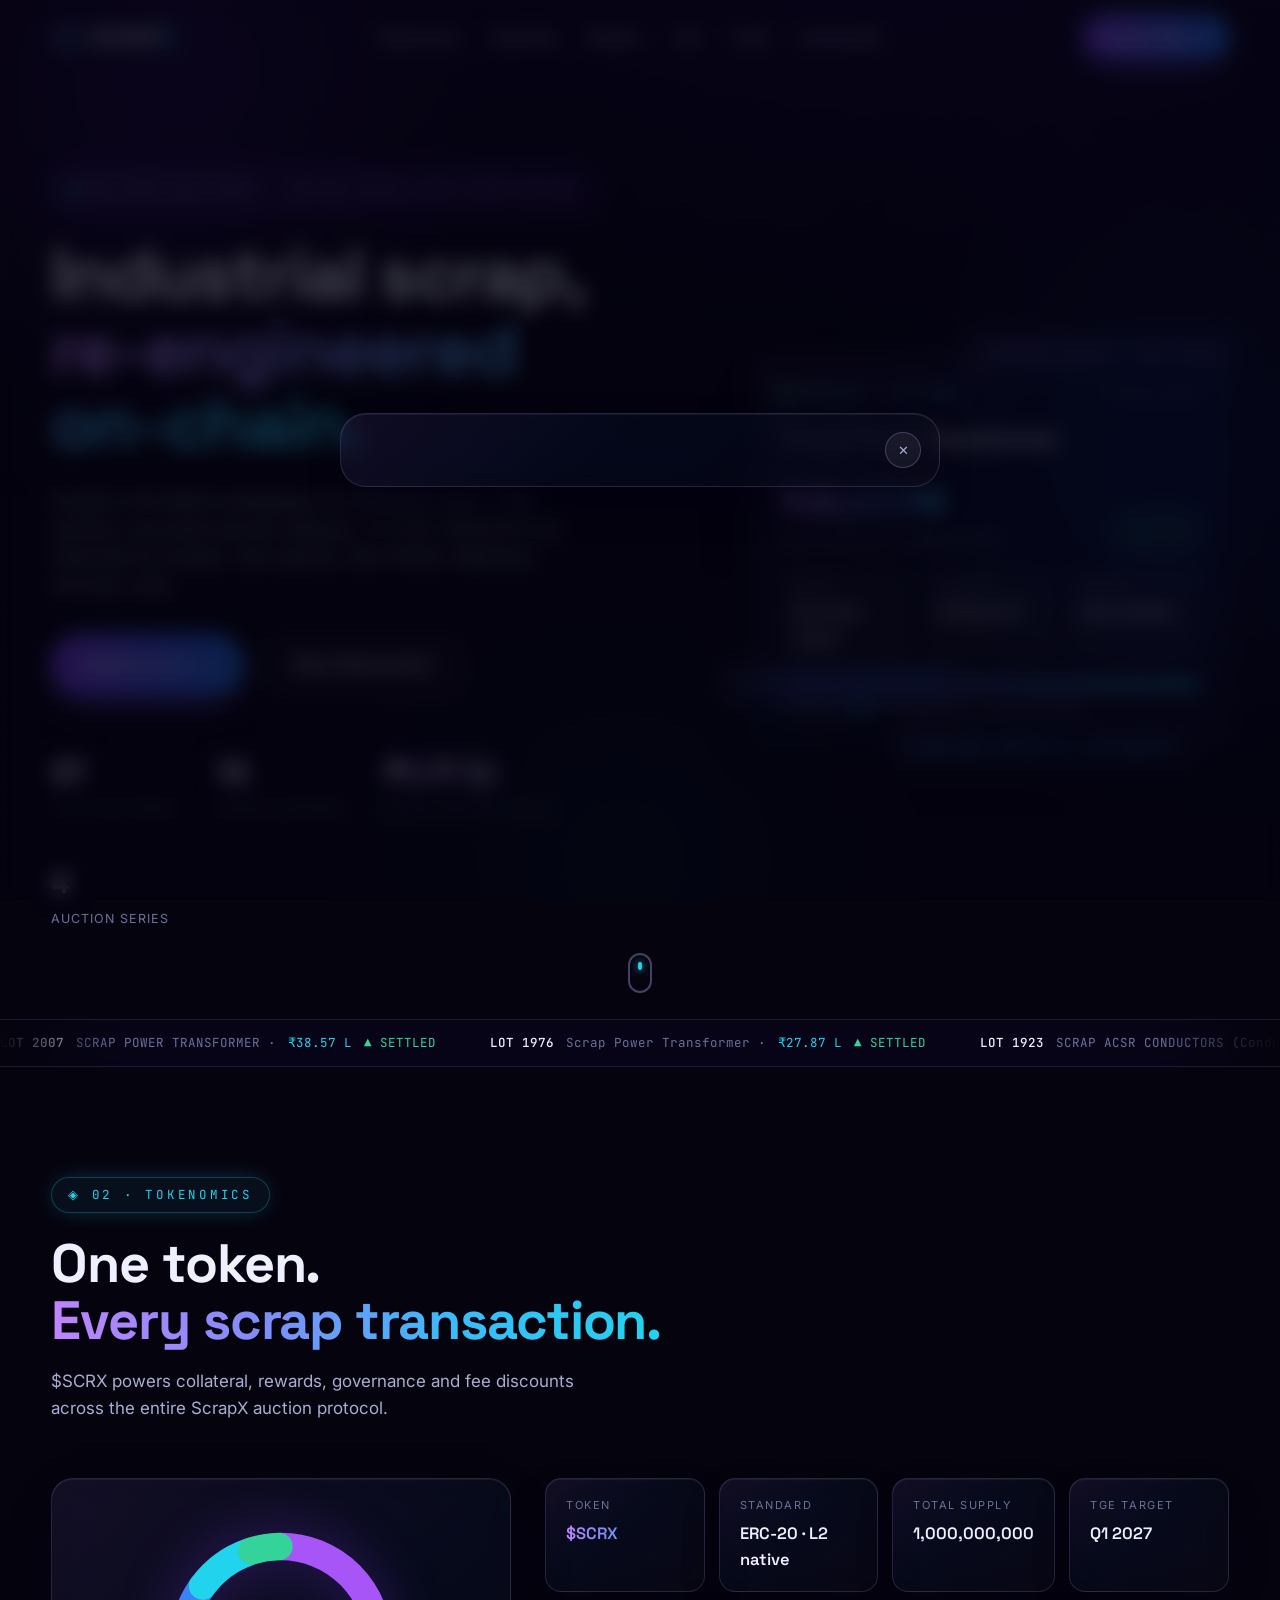
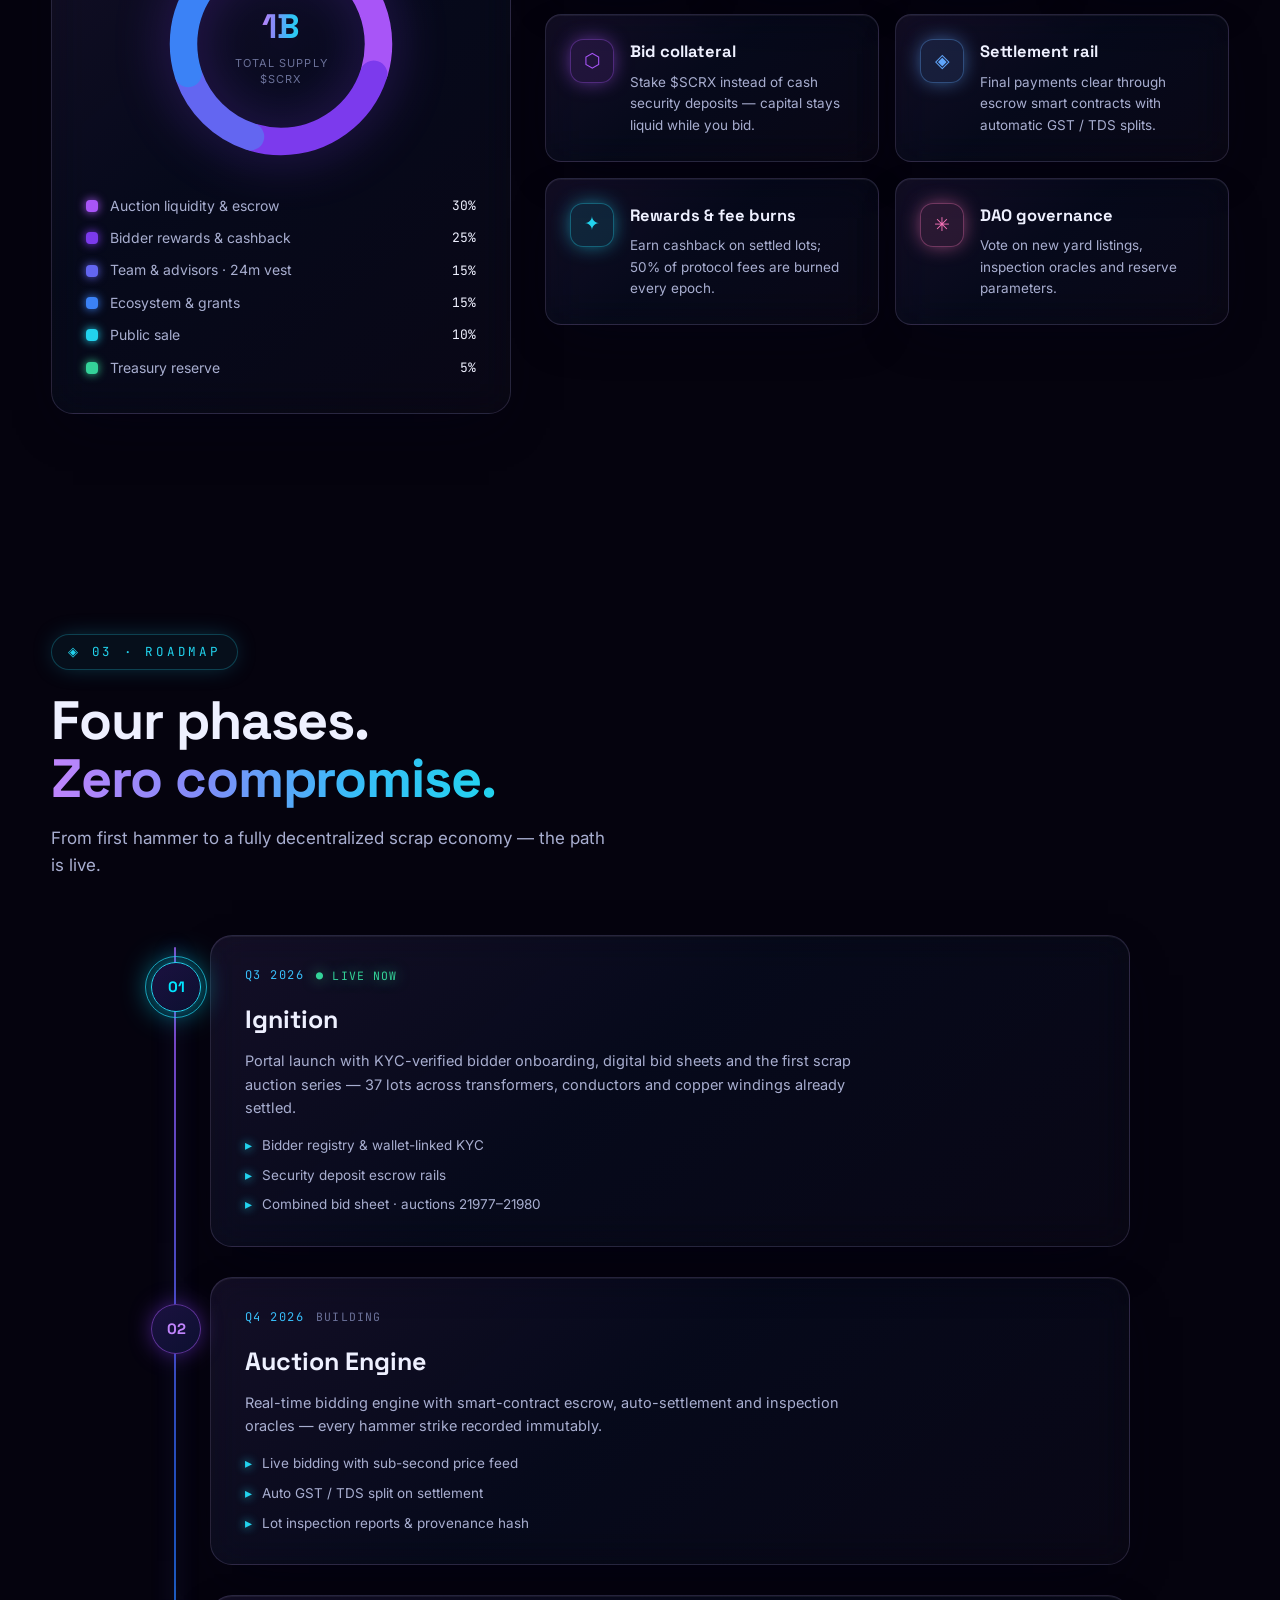
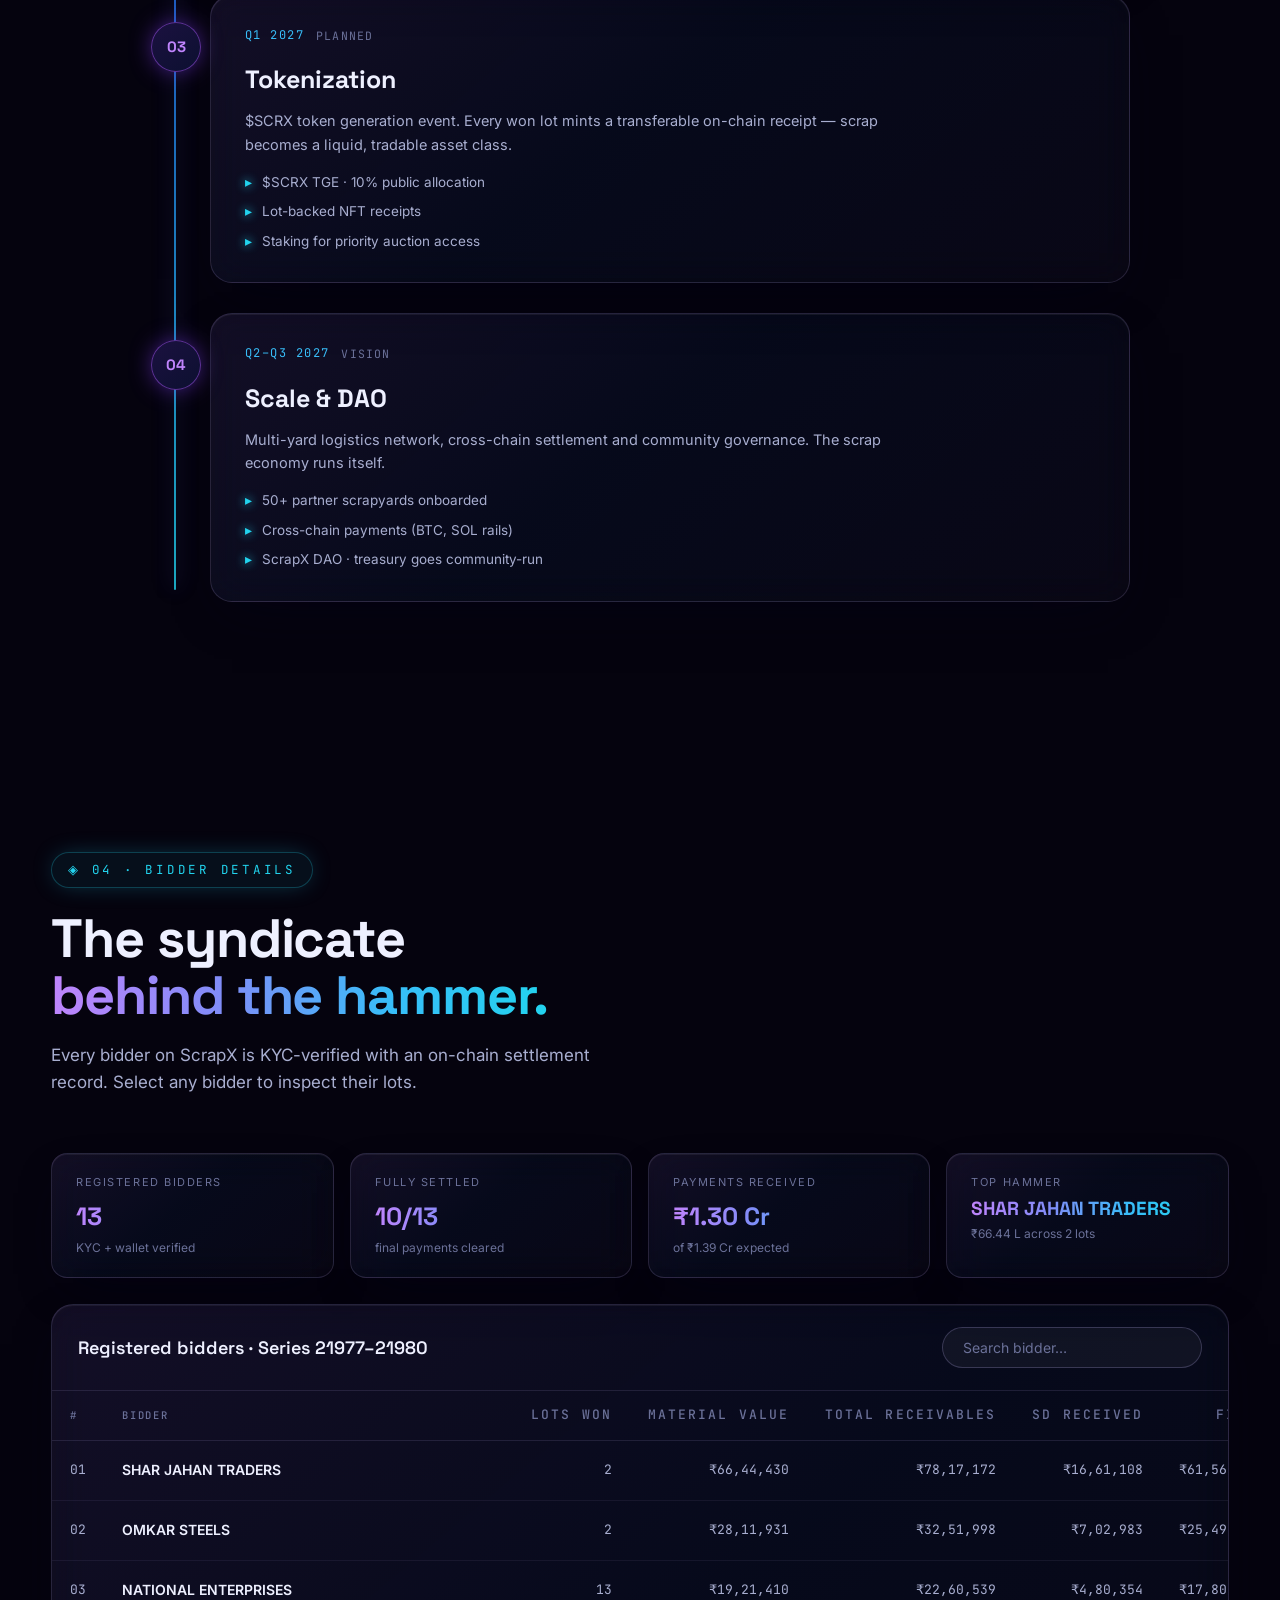
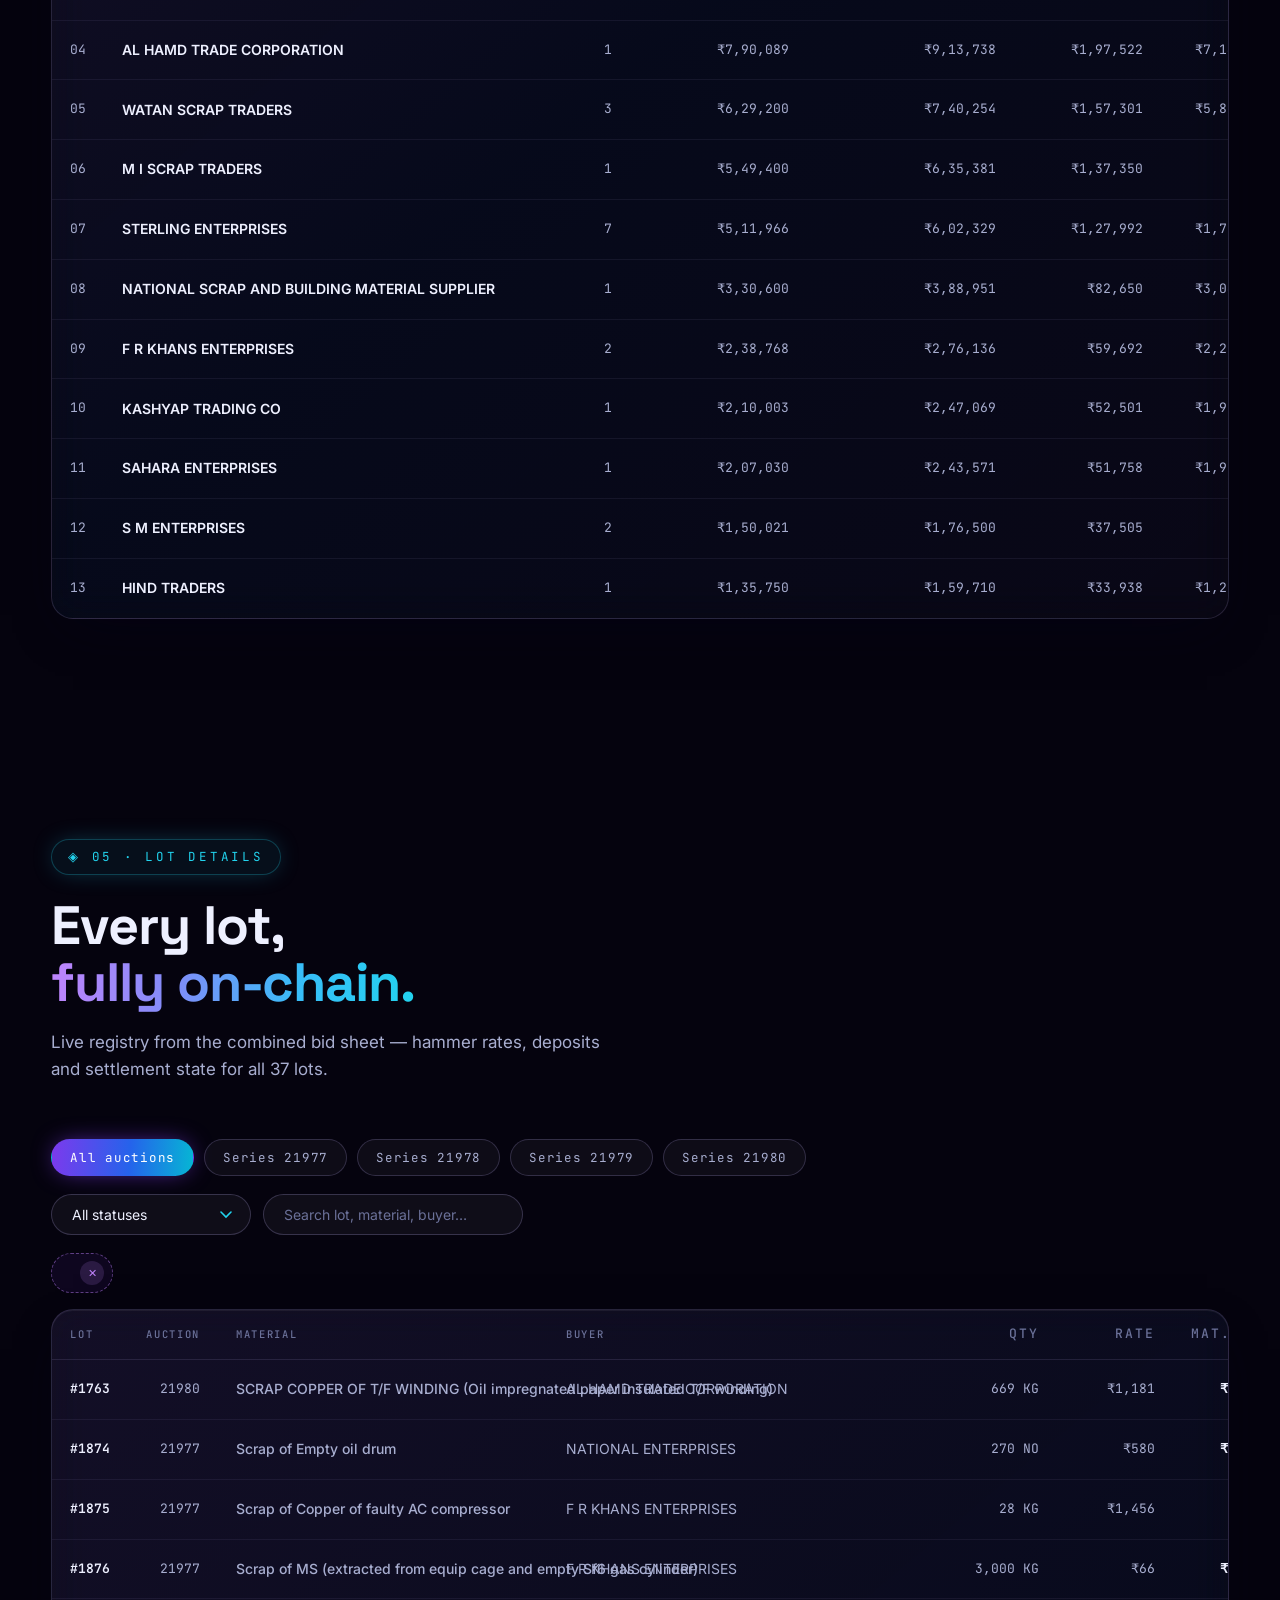
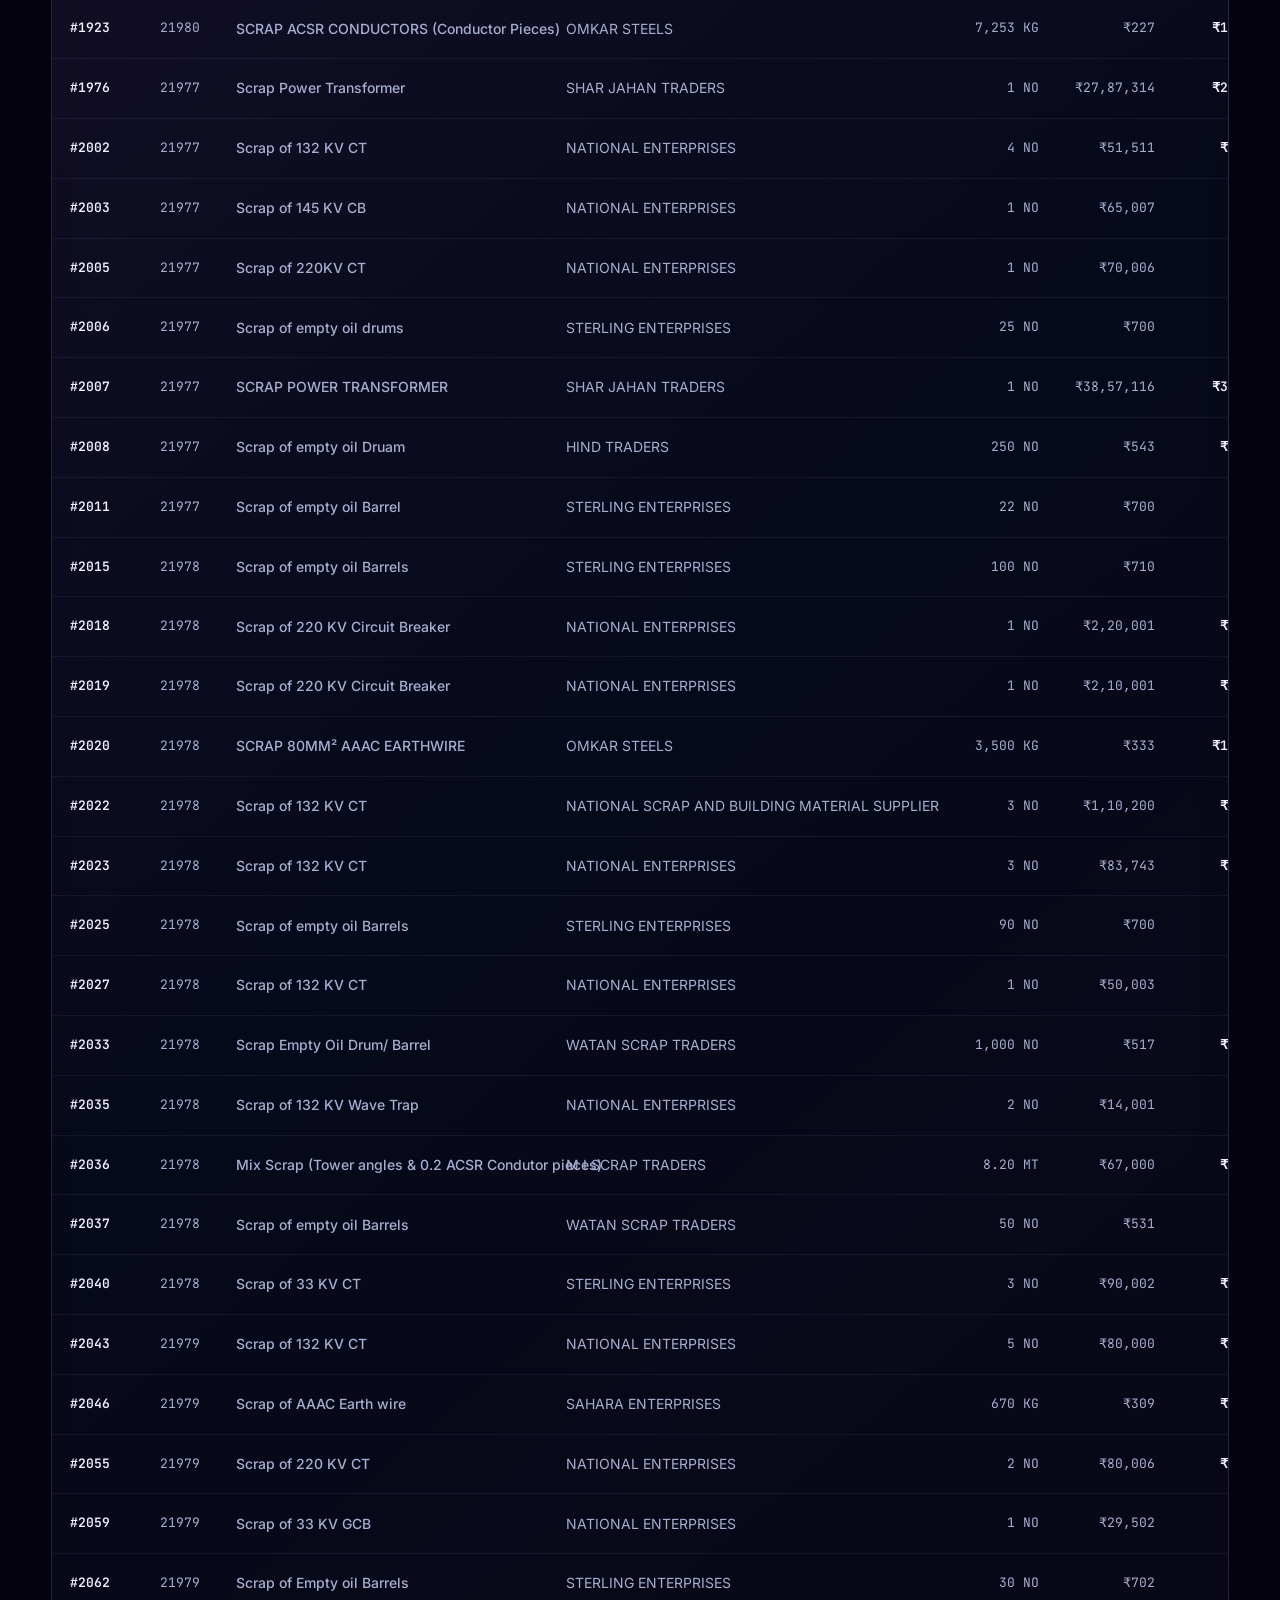
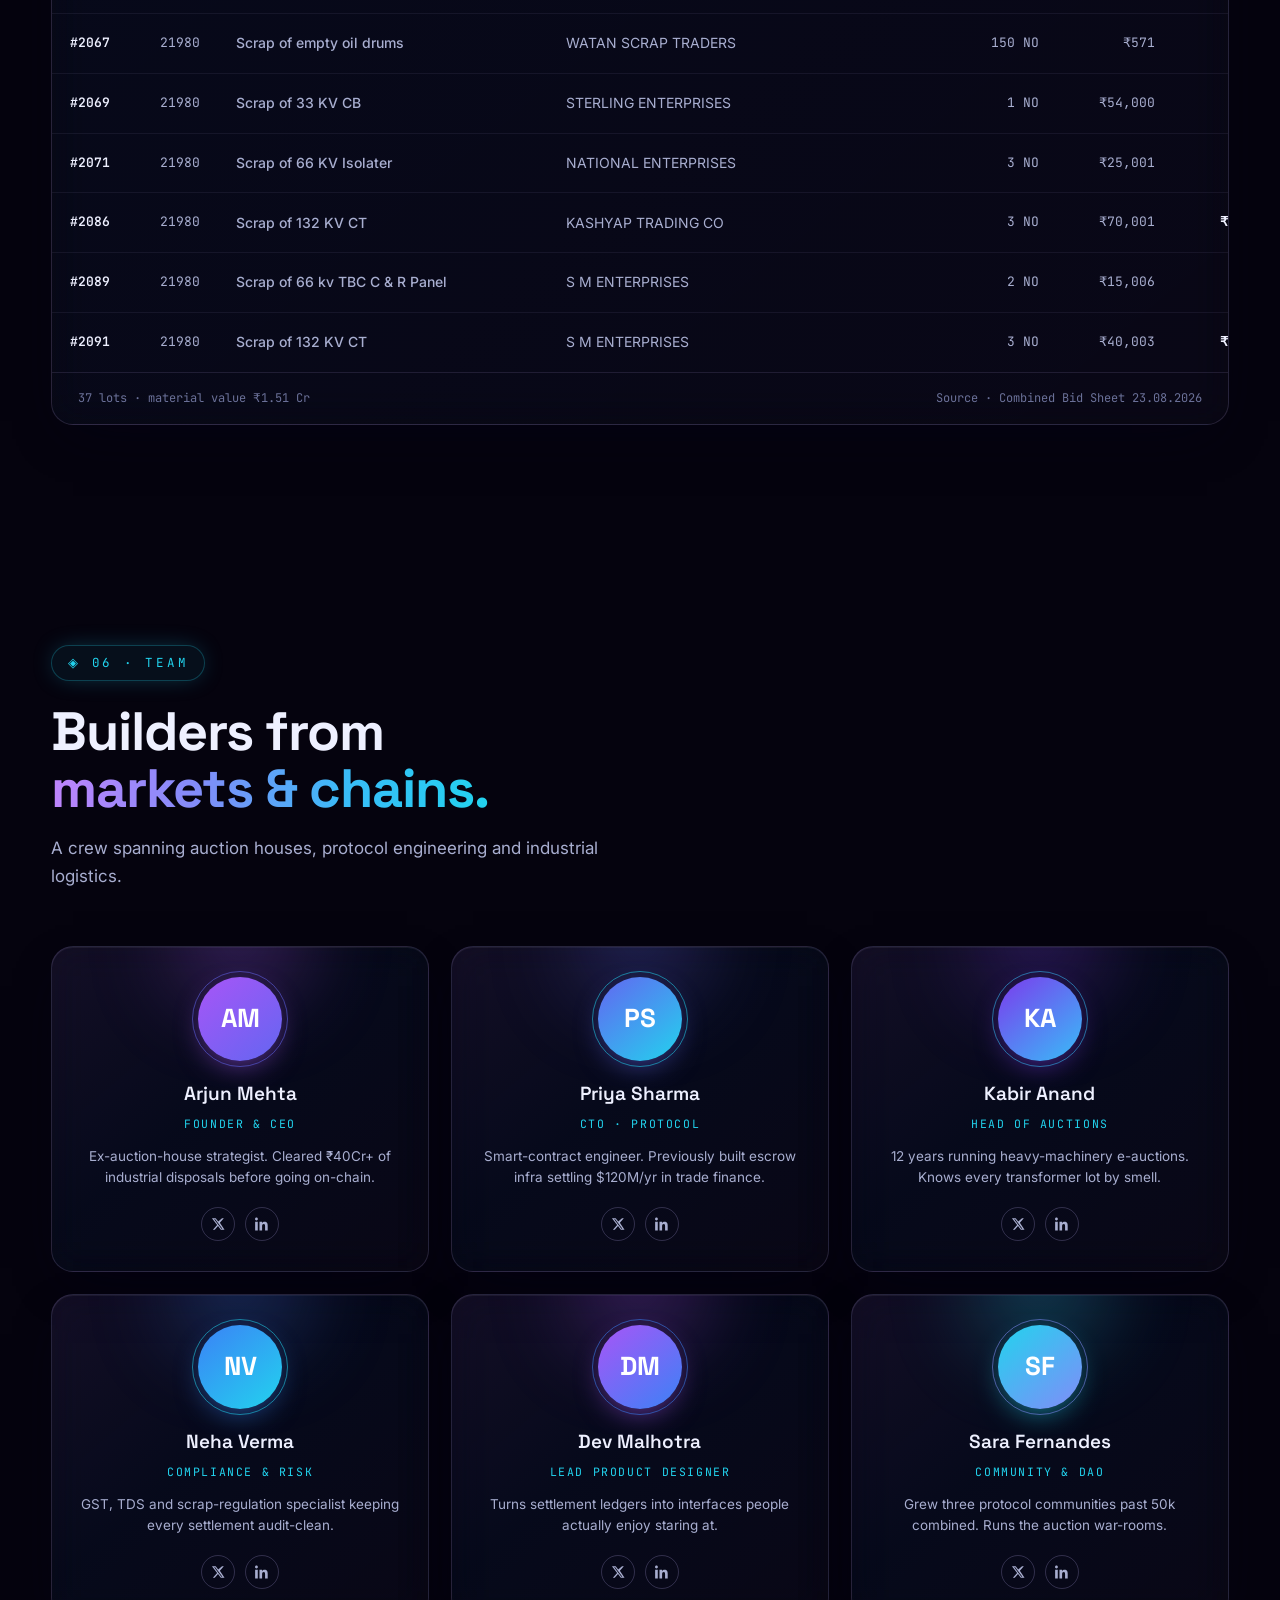
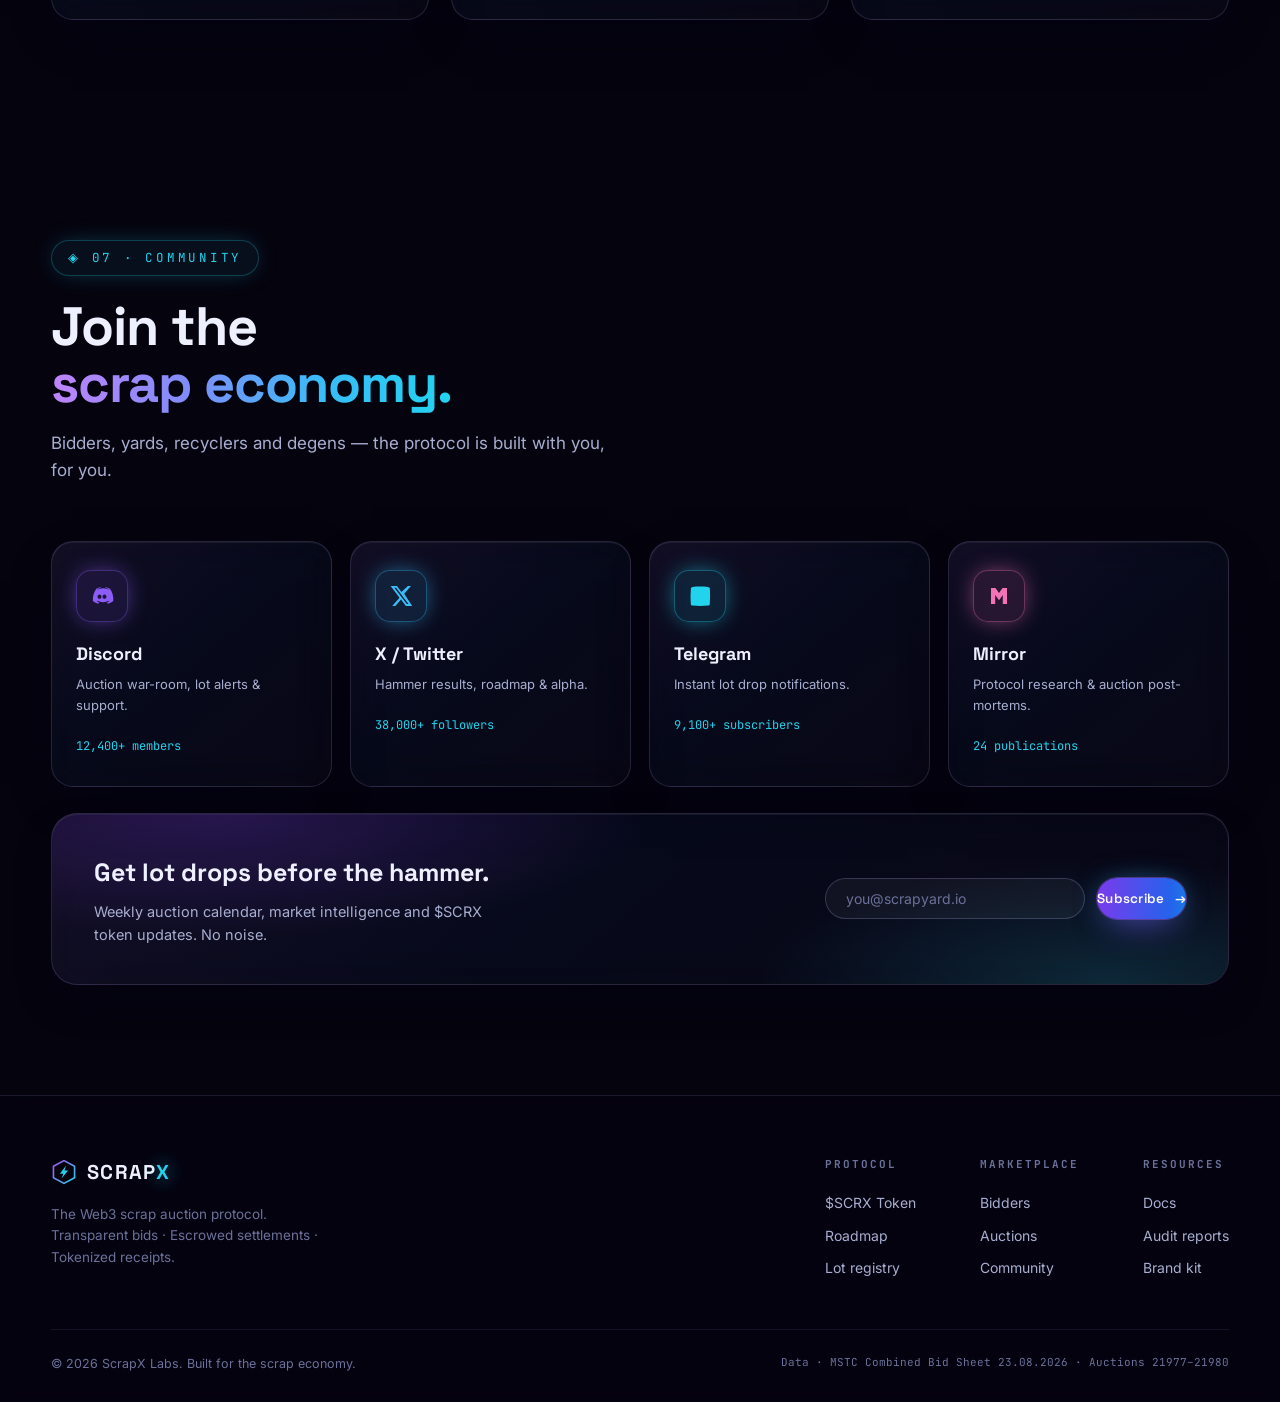
==== index.html @ 76ffcbd1 "feat: ScrapX — Web3 scrap sale portal (dark glassmorphism UI, real bid-sheet data) - Hero with tagli" ====
<!DOCTYPE html>
<html lang="en">
<head>
  <meta charset="UTF-8" />
  <meta name="viewport" content="width=device-width, initial-scale=1.0" />
  <title>ScrapX — The Web3 Scrap Auction Protocol</title>
  <meta name="description" content="ScrapX turns industrial scrap auctions into a transparent, on-chain marketplace — live bidding, escrowed settlements and tokenized lot receipts." />
  <link rel="preconnect" href="https://fonts.googleapis.com" />
  <link rel="preconnect" href="https://fonts.gstatic.com" crossorigin />
  <link href="https://fonts.googleapis.com/css2?family=Space+Grotesk:wght@400;500;600;700&family=Inter:wght@400;500;600&family=JetBrains+Mono:wght@400;500;600&display=swap" rel="stylesheet" />
  <link rel="stylesheet" href="css/styles.css" />
  <link rel="icon" href="data:image/svg+xml,%3Csvg xmlns='http://www.w3.org/2000/svg' viewBox='0 0 32 32'%3E%3Cpath d='M16 2 29 9v14L16 30 3 23V9z' fill='%237c3aed'/%3E%3Cpath d='M18.5 8 11 18h4.2L13 24l8-10h-4.4z' fill='%2322d3ee'/%3E%3C/svg%3E" />
</head>
<body>

  <!-- ambient background -->
  <div class="bg-fx" aria-hidden="true">
    <div class="orb orb-purple"></div>
    <div class="orb orb-blue"></div>
    <div class="orb orb-cyan"></div>
    <div class="grid-overlay"></div>
    <div class="noise"></div>
  </div>

  <!-- ══════════ NAV ══════════ -->
  <header class="nav" id="nav">
    <div class="nav-inner container">
      <a href="#home" class="brand">
        <svg class="brand-mark" viewBox="0 0 32 32" width="30" height="30" aria-hidden="true">
          <defs><linearGradient id="lg-brand" x1="0" y1="0" x2="1" y2="1">
            <stop offset="0" stop-color="#a855f7"/><stop offset="1" stop-color="#22d3ee"/>
          </linearGradient></defs>
          <path d="M16 2 29 9v14L16 30 3 23V9z" fill="none" stroke="url(#lg-brand)" stroke-width="2"/>
          <path d="M18.5 8 11 18h4.2L13 24l8-10h-4.4z" fill="#22d3ee"/>
        </svg>
        <span class="brand-name">SCRAP<span class="brand-x">X</span></span>
      </a>
      <nav class="nav-links" id="navLinks">
        <a href="#tokenomics">Tokenomics</a>
        <a href="#roadmap">Roadmap</a>
        <a href="#bidders">Bidders</a>
        <a href="#lots">Lots</a>
        <a href="#team">Team</a>
        <a href="#community">Community</a>
      </nav>
      <div class="nav-cta">
        <a href="#lots" class="btn btn-primary btn-sm">Launch App <span class="btn-arrow">→</span></a>
        <button class="nav-burger" id="navBurger" aria-label="Menu"><span></span><span></span></button>
      </div>
    </div>
  </header>

  <main>
    <!-- ══════════ HERO ══════════ -->
    <section class="hero" id="home">
      <div class="container hero-inner">
        <div class="hero-copy">
          <div class="pill reveal">
            <span class="pill-dot"></span> New Scrap Sale Portal · Auction Series 21977–21980 Settled
          </div>
          <h1 class="hero-title reveal d1">
            Industrial scrap,<br />
            <span class="grad-text">re‑engineered on‑chain.</span>
          </h1>
          <p class="hero-sub reveal d2">
            ScrapX is the Web3 marketplace for industrial scrap — live auctions, escrowed
            security deposits, on‑chain settlement and tokenized lot receipts. Zero opacity.
            Zero friction. Maximum recovery value.
          </p>
          <div class="hero-ctas reveal d3">
            <a href="#lots" class="btn btn-primary btn-lg">Explore Lots <span class="btn-arrow">→</span></a>
            <a href="#tokenomics" class="btn btn-ghost btn-lg">View Tokenomics</a>
          </div>
          <div class="hero-stats reveal d4">
            <div class="stat">
              <span class="stat-num" data-count="37">0</span>
              <span class="stat-label">Lots auctioned</span>
            </div>
            <div class="stat">
              <span class="stat-num" data-count="13">0</span>
              <span class="stat-label">Verified bidders</span>
            </div>
            <div class="stat">
              <span class="stat-num" data-count="1.77" data-prefix="₹" data-suffix=" Cr" data-decimals="2">0</span>
              <span class="stat-label">Gross auction value</span>
            </div>
            <div class="stat">
              <span class="stat-num" data-count="4">0</span>
              <span class="stat-label">Auction series</span>
            </div>
          </div>
        </div>

        <div class="hero-visual reveal d2">
          <div class="glass live-card">
            <div class="live-head">
              <span class="live-badge"><span class="live-dot"></span> HAMMERED · LOT 2007</span>
              <span class="live-auction">Auction 21977</span>
            </div>
            <h3 class="live-title">Scrap Power Transformer</h3>
            <div class="live-price-row">
              <div>
                <div class="live-price">₹38,57,116</div>
                <div class="live-sub">Final hammer price · settled on-chain</div>
              </div>
              <div class="live-status ok">SETTLED</div>
            </div>
            <div class="live-meta">
              <div><span>Buyer</span><b>Shar Jahan Traders</b></div>
              <div><span>Escrow</span><b>SD ₹9,64,279</b></div>
              <div><span>Invoice</span><b class="mono">DR2640100024</b></div>
            </div>
            <div class="live-bar"><div class="live-bar-fill" style="--w:100%"></div></div>
            <div class="live-bar-label">Settlement <b>100%</b> · final payment received 13.08.2026</div>
          </div>
          <div class="glass chip chip-a">⚡ Escrowed deposits · auto‑release</div>
          <div class="glass chip chip-b">◈ Lot receipts minted as NFTs</div>
          <div class="glass chip chip-c">▲ 93% value recovery vs. yard baseline</div>
        </div>
      </div>
      <div class="hero-scroll" aria-hidden="true"><span></span></div>
    </section>

    <!-- ══════════ TICKER ══════════ -->
    <div class="ticker" aria-hidden="true">
      <div class="ticker-track" id="tickerTrack"></div>
    </div>

    <!-- ══════════ TOKENOMICS ══════════ -->
    <section class="section" id="tokenomics">
      <div class="container">
        <div class="sec-head reveal">
          <span class="eyebrow">◈ 02 · Tokenomics</span>
          <h2 class="sec-title">One token.<br /><span class="grad-text">Every scrap transaction.</span></h2>
          <p class="sec-sub">$SCRX powers collateral, rewards, governance and fee discounts across the entire ScrapX auction protocol.</p>
        </div>

        <div class="token-grid">
          <div class="glass token-chart-card reveal">
            <div class="donut-wrap">
              <svg viewBox="0 0 200 200" class="donut" id="donut"></svg>
              <div class="donut-center">
                <span class="donut-supply">1B</span>
                <span class="donut-label">Total supply<br/>$SCRX</span>
              </div>
            </div>
            <ul class="legend" id="legend"></ul>
          </div>

          <div class="token-side">
            <div class="token-metrics reveal d1">
              <div class="glass metric"><span class="metric-k">Token</span><span class="metric-v grad-text">$SCRX</span></div>
              <div class="glass metric"><span class="metric-k">Standard</span><span class="metric-v">ERC-20 · L2 native</span></div>
              <div class="glass metric"><span class="metric-k">Total supply</span><span class="metric-v">1,000,000,000</span></div>
              <div class="glass metric"><span class="metric-k">TGE target</span><span class="metric-v">Q1 2027</span></div>
            </div>
            <div class="utility-list">
              <div class="glass utility reveal d1">
                <div class="utility-icon" style="--c:#a855f7">⬡</div>
                <div><h4>Bid collateral</h4><p>Stake $SCRX instead of cash security deposits — capital stays liquid while you bid.</p></div>
              </div>
              <div class="glass utility reveal d2">
                <div class="utility-icon" style="--c:#60a5fa">◈</div>
                <div><h4>Settlement rail</h4><p>Final payments clear through escrow smart contracts with automatic GST / TDS splits.</p></div>
              </div>
              <div class="glass utility reveal d3">
                <div class="utility-icon" style="--c:#22d3ee">✦</div>
                <div><h4>Rewards & fee burns</h4><p>Earn cashback on settled lots; 50% of protocol fees are burned every epoch.</p></div>
              </div>
              <div class="glass utility reveal d4">
                <div class="utility-icon" style="--c:#f472b6">✳</div>
                <div><h4>DAO governance</h4><p>Vote on new yard listings, inspection oracles and reserve parameters.</p></div>
              </div>
            </div>
          </div>
        </div>
      </div>
    </section>

    <!-- ══════════ ROADMAP ══════════ -->
    <section class="section" id="roadmap">
      <div class="container">
        <div class="sec-head reveal">
          <span class="eyebrow">◈ 03 · Roadmap</span>
          <h2 class="sec-title">Four phases.<br /><span class="grad-text">Zero compromise.</span></h2>
          <p class="sec-sub">From first hammer to a fully decentralized scrap economy — the path is live.</p>
        </div>

        <div class="timeline">
          <div class="timeline-line" aria-hidden="true"></div>

          <article class="phase glass reveal live">
            <div class="phase-node"><span class="phase-pulse"></span>01</div>
            <div class="phase-body">
              <div class="phase-tags"><span class="phase-q">Q3 2026</span><span class="phase-status is-live">● Live now</span></div>
              <h3>Ignition</h3>
              <p>Portal launch with KYC-verified bidder onboarding, digital bid sheets and the first scrap auction series — 37 lots across transformers, conductors and copper windings already settled.</p>
              <ul class="phase-list">
                <li>Bidder registry & wallet-linked KYC</li>
                <li>Security deposit escrow rails</li>
                <li>Combined bid sheet · auctions 21977–21980</li>
              </ul>
            </div>
          </article>

          <article class="phase glass reveal">
            <div class="phase-node">02</div>
            <div class="phase-body">
              <div class="phase-tags"><span class="phase-q">Q4 2026</span><span class="phase-status">Building</span></div>
              <h3>Auction Engine</h3>
              <p>Real-time bidding engine with smart-contract escrow, auto-settlement and inspection oracles — every hammer strike recorded immutably.</p>
              <ul class="phase-list">
                <li>Live bidding with sub-second price feed</li>
                <li>Auto GST / TDS split on settlement</li>
                <li>Lot inspection reports & provenance hash</li>
              </ul>
            </div>
          </article>

          <article class="phase glass reveal">
            <div class="phase-node">03</div>
            <div class="phase-body">
              <div class="phase-tags"><span class="phase-q">Q1 2027</span><span class="phase-status">Planned</span></div>
              <h3>Tokenization</h3>
              <p>$SCRX token generation event. Every won lot mints a transferable on-chain receipt — scrap becomes a liquid, tradable asset class.</p>
              <ul class="phase-list">
                <li>$SCRX TGE · 10% public allocation</li>
                <li>Lot-backed NFT receipts</li>
                <li>Staking for priority auction access</li>
              </ul>
            </div>
          </article>

          <article class="phase glass reveal">
            <div class="phase-node">04</div>
            <div class="phase-body">
              <div class="phase-tags"><span class="phase-q">Q2–Q3 2027</span><span class="phase-status">Vision</span></div>
              <h3>Scale & DAO</h3>
              <p>Multi-yard logistics network, cross-chain settlement and community governance. The scrap economy runs itself.</p>
              <ul class="phase-list">
                <li>50+ partner scrapyards onboarded</li>
                <li>Cross-chain payments (BTC, SOL rails)</li>
                <li>ScrapX DAO · treasury goes community-run</li>
              </ul>
            </div>
          </article>
        </div>
      </div>
    </section>

    <!-- ══════════ BIDDERS ══════════ -->
    <section class="section" id="bidders">
      <div class="container">
        <div class="sec-head reveal">
          <span class="eyebrow">◈ 04 · Bidder Details</span>
          <h2 class="sec-title">The syndicate<br /><span class="grad-text">behind the hammer.</span></h2>
          <p class="sec-sub">Every bidder on ScrapX is KYC-verified with an on-chain settlement record. Select any bidder to inspect their lots.</p>
        </div>

        <div class="ledger-chips reveal" id="bidderSummary"></div>

        <div class="glass table-panel reveal d1">
          <div class="table-top">
            <h3 class="table-title">Registered bidders · Series 21977–21980</h3>
            <input type="search" class="input" id="bidderSearch" placeholder="Search bidder…" />
          </div>
          <div class="table-scroll">
            <table class="data-table">
              <thead>
                <tr>
                  <th>#</th><th>Bidder</th><th class="num">Lots won</th>
                  <th class="num">Material value</th><th class="num">Total receivables</th>
                  <th class="num">SD received</th><th class="num">Final payment</th><th>Status</th><th></th>
                </tr>
              </thead>
              <tbody id="bidderRows"></tbody>
            </table>
          </div>
        </div>
      </div>
    </section>

    <!-- ══════════ LOTS ══════════ -->
    <section class="section" id="lots">
      <div class="container">
        <div class="sec-head reveal">
          <span class="eyebrow">◈ 05 · Lot Details</span>
          <h2 class="sec-title">Every lot,<br /><span class="grad-text">fully on-chain.</span></h2>
          <p class="sec-sub">Live registry from the combined bid sheet — hammer rates, deposits and settlement state for all 37 lots.</p>
        </div>

        <div class="lot-controls reveal">
          <div class="chip-row" id="auctionChips"></div>
          <div class="lot-controls-right">
            <select class="input" id="statusFilter">
              <option value="all">All statuses</option>
              <option value="settled">Settled</option>
              <option value="partial">Partially settled</option>
              <option value="pending">Pending payment</option>
            </select>
            <input type="search" class="input" id="lotSearch" placeholder="Search lot, material, buyer…" />
          </div>
        </div>
        <div class="active-filter" id="bidderFilterTag" hidden>
          <span></span><button id="clearBidderFilter">✕</button>
        </div>

        <div class="glass table-panel reveal d1">
          <div class="table-scroll">
            <table class="data-table">
              <thead>
                <tr>
                  <th>Lot</th><th>Auction</th><th>Material</th><th>Buyer</th>
                  <th class="num">Qty</th><th class="num">Rate</th><th class="num">Mat. value</th><th>Status</th><th></th>
                </tr>
              </thead>
              <tbody id="lotRows"></tbody>
            </table>
          </div>
          <div class="table-foot" id="lotFoot"></div>
        </div>
      </div>
    </section>

    <!-- ══════════ TEAM ══════════ -->
    <section class="section" id="team">
      <div class="container">
        <div class="sec-head reveal">
          <span class="eyebrow">◈ 06 · Team</span>
          <h2 class="sec-title">Builders from<br /><span class="grad-text">markets & chains.</span></h2>
          <p class="sec-sub">A crew spanning auction houses, protocol engineering and industrial logistics.</p>
        </div>
        <div class="team-grid" id="teamGrid"></div>
      </div>
    </section>

    <!-- ══════════ COMMUNITY ══════════ -->
    <section class="section" id="community">
      <div class="container">
        <div class="sec-head reveal">
          <span class="eyebrow">◈ 07 · Community</span>
          <h2 class="sec-title">Join the<br /><span class="grad-text">scrap economy.</span></h2>
          <p class="sec-sub">Bidders, yards, recyclers and degens — the protocol is built with you, for you.</p>
        </div>

        <div class="comm-grid">
          <a class="glass comm-card reveal" href="#" onclick="return false">
            <div class="comm-icon" style="--c:#8b5cf6">
              <svg viewBox="0 0 24 24" width="26" height="26" fill="currentColor"><path d="M19.3 5.3A16.9 16.9 0 0 0 15.1 4l-.2.4c1.5.4 2.9 1 4.1 1.9a13.7 13.7 0 0 0-12 0C8.2 5.4 9.6 4.8 11.1 4.4L10.9 4a16.9 16.9 0 0 0-4.2 1.3C4 9.2 3.3 13 3.6 16.7c1.7 1.3 3.4 2 5 2.5l.8-1.3c-.9-.3-1.7-.7-2.4-1.2l.6-.4a12 12 0 0 0 10.8 0l.6.4c-.8.5-1.6.9-2.4 1.2l.8 1.3c1.7-.5 3.3-1.2 5-2.5.4-4.3-.7-8-3.1-11.4ZM9.7 14.6c-1 0-1.8-.9-1.8-2s.8-2 1.8-2 1.9.9 1.8 2c0 1.1-.8 2-1.8 2Zm4.6 0c-1 0-1.8-.9-1.8-2s.8-2 1.8-2 1.9.9 1.8 2c0 1.1-.8 2-1.8 2Z"/></svg>
            </div>
            <h4>Discord</h4><p>Auction war-room, lot alerts & support.</p>
            <span class="comm-stat">12,400+ members</span>
          </a>
          <a class="glass comm-card reveal d1" href="#" onclick="return false">
            <div class="comm-icon" style="--c:#38bdf8">
              <svg viewBox="0 0 24 24" width="24" height="24" fill="currentColor"><path d="M18.9 2H22l-6.8 7.8L23.2 22h-6.3l-4.9-6.4L6.4 22H3.2l7.3-8.3L1.6 2H8l4.4 5.9L18.9 2Zm-1.1 18h1.7L7.1 3.8H5.3L17.8 20Z"/></svg>
            </div>
            <h4>X / Twitter</h4><p>Hammer results, roadmap & alpha.</p>
            <span class="comm-stat">38,000+ followers</span>
          </a>
          <a class="glass comm-card reveal d2" href="#" onclick="return false">
            <div class="comm-icon" style="--c:#22d3ee">
              <svg viewBox="0 0 24 24" width="24" height="24" fill="currentColor"><path d="M21.9 4.6c.3 5.1.3 10.2-.1 15.3-.1.9-.8 1.6-1.7 1.7-5.2.4-10.4.4-15.6 0-.9-.1-1.6-.8-1.7-1.7-.4-5.1-.4-10.2.1-15.3.1-.9.8-1.6 1.7-1.7C9.7 2.5 14.9 2.5 20 3c.9.1 1.7.8 1.9 1.6ZM9.6 7.2 12 12l2.4-4.8h1.8l-3.4 6.4v4h-1.6v-4L7.8 7.2h1.8Z"/></svg>
            </div>
            <h4>Telegram</h4><p>Instant lot drop notifications.</p>
            <span class="comm-stat">9,100+ subscribers</span>
          </a>
          <a class="glass comm-card reveal d3" href="#" onclick="return false">
            <div class="comm-icon" style="--c:#f472b6">
              <svg viewBox="0 0 24 24" width="24" height="24" fill="currentColor"><path d="M4 4h4.5l3.5 5 3.5-5H20v16h-4.2v-9l-3.8 5.2L8.2 11v9H4V4Z"/></svg>
            </div>
            <h4>Mirror</h4><p>Protocol research & auction post-mortems.</p>
            <span class="comm-stat">24 publications</span>
          </a>
        </div>

        <div class="glass newsletter reveal d2">
          <div class="newsletter-copy">
            <h3>Get lot drops before the hammer.</h3>
            <p>Weekly auction calendar, market intelligence and $SCRX token updates. No noise.</p>
          </div>
          <form class="newsletter-form" id="newsForm">
            <input type="email" class="input" placeholder="you@scrapyard.io" required />
            <button class="btn btn-primary" type="submit">Subscribe <span class="btn-arrow">→</span></button>
          </form>
          <div class="newsletter-ok" id="newsOk" hidden>⚡ You're on the list — first alpha drops soon.</div>
        </div>
      </div>
    </section>
  </main>

  <!-- ══════════ FOOTER ══════════ -->
  <footer class="footer">
    <div class="container footer-inner">
      <div class="footer-brand">
        <a href="#home" class="brand">
          <svg class="brand-mark" viewBox="0 0 32 32" width="26" height="26" aria-hidden="true">
            <path d="M16 2 29 9v14L16 30 3 23V9z" fill="none" stroke="url(#lg-brand)" stroke-width="2"/>
            <path d="M18.5 8 11 18h4.2L13 24l8-10h-4.4z" fill="#22d3ee"/>
          </svg>
          <span class="brand-name">SCRAP<span class="brand-x">X</span></span>
        </a>
        <p>The Web3 scrap auction protocol.<br/>Transparent bids · Escrowed settlements · Tokenized receipts.</p>
      </div>
      <div class="footer-cols">
        <div><h5>Protocol</h5><a href="#tokenomics">$SCRX Token</a><a href="#roadmap">Roadmap</a><a href="#lots">Lot registry</a></div>
        <div><h5>Marketplace</h5><a href="#bidders">Bidders</a><a href="#lots">Auctions</a><a href="#community">Community</a></div>
        <div><h5>Resources</h5><a href="#" onclick="return false">Docs</a><a href="#" onclick="return false">Audit reports</a><a href="#" onclick="return false">Brand kit</a></div>
      </div>
    </div>
    <div class="container footer-base">
      <span>© 2026 ScrapX Labs. Built for the scrap economy.</span>
      <span class="mono footer-src">Data · MSTC Combined Bid Sheet 23.08.2026 · Auctions 21977–21980</span>
    </div>
  </footer>

  <!-- lot detail modal -->
  <div class="modal-backdrop" id="modalBackdrop" hidden>
    <div class="glass modal" role="dialog" aria-modal="true">
      <button class="modal-close" id="modalClose">✕</button>
      <div id="modalBody"></div>
    </div>
  </div>

  <script src="js/data.js"></script>
  <script src="js/main.js"></script>
</body>
</html>
---- css/styles.css ----
/* ═══════════════════════════════════════════════════════════
   SCRAPX — Web3 scrap auction protocol
   Dark · deep purple → electric blue · neon accents · glass
   ═══════════════════════════════════════════════════════════ */

:root {
  --bg: #05030e;
  --bg-2: #0a0620;
  --ink: #eef0ff;
  --ink-dim: #a8aed0;
  --ink-faint: #6b7199;
  --purple: #7c3aed;
  --violet: #a855f7;
  --lilac: #c084fc;
  --blue: #3b82f6;
  --electric: #2563eb;
  --sky: #38bdf8;
  --cyan: #22d3ee;
  --neon: #00e5ff;
  --pink: #f472b6;
  --green: #34d399;
  --amber: #fbbf24;
  --grad-hero: linear-gradient(94deg, #c084fc 0%, #818cf8 34%, #38bdf8 68%, #22d3ee 100%);
  --grad-btn: linear-gradient(94deg, #7c3aed, #2563eb 55%, #06b6d4);
  --glass-bg: linear-gradient(140deg, rgba(167, 139, 250, 0.09), rgba(56, 189, 248, 0.04) 45%, rgba(255, 255, 255, 0.02));
  --glass-border: rgba(196, 181, 253, 0.16);
  --glass-border-hi: rgba(196, 181, 253, 0.38);
  --font-display: "Space Grotesk", sans-serif;
  --font-body: "Inter", sans-serif;
  --font-mono: "JetBrains Mono", monospace;
  --r-lg: 22px;
  --r-md: 16px;
  --r-sm: 10px;
}

* { margin: 0; padding: 0; box-sizing: border-box; }
html { scroll-behavior: smooth; }
body {
  background: var(--bg);
  color: var(--ink);
  font-family: var(--font-body);
  font-size: 16px;
  line-height: 1.6;
  overflow-x: hidden;
  -webkit-font-smoothing: antialiased;
}
::selection { background: rgba(124, 58, 237, 0.55); color: #fff; }
img, svg { display: block; }
a { color: inherit; text-decoration: none; }
button { font-family: inherit; cursor: pointer; }
.mono { font-family: var(--font-mono); }
.container { width: min(1180px, 92vw); margin-inline: auto; }

/* ── ambient background ─────────────────────────────── */
.bg-fx { position: fixed; inset: 0; z-index: -1; overflow: hidden; background: radial-gradient(120% 90% at 70% -10%, #140a33 0%, var(--bg) 55%); }
.orb { position: absolute; border-radius: 50%; filter: blur(110px); opacity: .5; animation: drift 26s ease-in-out infinite alternate; }
.orb-purple { width: 620px; height: 620px; top: -220px; left: -160px; background: radial-gradient(circle, rgba(124, 58, 237, .65), transparent 65%); }
.orb-blue { width: 700px; height: 700px; top: 12%; right: -280px; background: radial-gradient(circle, rgba(37, 99, 235, .5), transparent 65%); animation-delay: -8s; }
.orb-cyan { width: 480px; height: 480px; bottom: -200px; left: 30%; background: radial-gradient(circle, rgba(34, 211, 238, .28), transparent 65%); animation-delay: -16s; }
@keyframes drift {
  from { transform: translate3d(0, 0, 0) scale(1); }
  to   { transform: translate3d(60px, 50px, 0) scale(1.12); }
}
.grid-overlay {
  position: absolute; inset: 0;
  background-image:
    linear-gradient(rgba(168, 130, 255, 0.05) 1px, transparent 1px),
    linear-gradient(90deg, rgba(168, 130, 255, 0.05) 1px, transparent 1px);
  background-size: 72px 72px;
  mask-image: radial-gradient(90% 70% at 50% 20%, #000 30%, transparent 100%);
}
.noise {
  position: absolute; inset: 0; opacity: .35; mix-blend-mode: overlay;
  background-image: url("data:image/svg+xml,%3Csvg xmlns='http://www.w3.org/2000/svg' width='140' height='140'%3E%3Cfilter id='n'%3E%3CfeTurbulence type='fractalNoise' baseFrequency='.9' numOctaves='2'/%3E%3C/filter%3E%3Crect width='140' height='140' filter='url(%23n)' opacity='.28'/%3E%3C/svg%3E");
}

/* ── glass primitives ───────────────────────────────── */
.glass {
  background: var(--glass-bg);
  border: 1px solid var(--glass-border);
  border-radius: var(--r-lg);
  backdrop-filter: blur(18px) saturate(140%);
  -webkit-backdrop-filter: blur(18px) saturate(140%);
  box-shadow: 0 18px 50px -22px rgba(3, 0, 20, 0.9), inset 0 1px 0 rgba(255, 255, 255, 0.06);
  transition: border-color .3s, transform .3s, box-shadow .3s;
}

/* ── typography helpers ─────────────────────────────── */
.grad-text {
  background: var(--grad-hero);
  -webkit-background-clip: text; background-clip: text;
  -webkit-text-fill-color: transparent; color: transparent;
}
.eyebrow {
  display: inline-block; font-family: var(--font-mono); font-size: 12.5px;
  letter-spacing: .22em; text-transform: uppercase; color: var(--cyan);
  border: 1px solid rgba(34, 211, 238, .25); border-radius: 100px;
  padding: 7px 16px; background: rgba(34, 211, 238, .06);
  box-shadow: 0 0 24px -6px rgba(34, 211, 238, .35);
  margin-bottom: 22px;
}
.sec-head { max-width: 720px; margin-bottom: 56px; }
.sec-title {
  font-family: var(--font-display); font-weight: 700;
  font-size: clamp(34px, 4.6vw, 54px); line-height: 1.06; letter-spacing: -0.02em;
}
.sec-sub { margin-top: 18px; color: var(--ink-dim); font-size: 17px; max-width: 560px; }

/* ── buttons ────────────────────────────────────────── */
.btn {
  display: inline-flex; align-items: center; gap: 10px;
  font-family: var(--font-display); font-weight: 600; letter-spacing: .02em;
  border-radius: 100px; border: none; transition: all .28s ease;
  white-space: nowrap;
}
.btn-lg { padding: 16px 32px; font-size: 16.5px; }
.btn-sm { padding: 10px 20px; font-size: 14px; }
.btn-primary {
  color: #fff; background: var(--grad-btn); background-size: 150% 100%;
  box-shadow: 0 0 0 1px rgba(168, 85, 247, .4), 0 12px 34px -10px rgba(124, 58, 237, .65), 0 0 30px -8px rgba(34, 211, 238, .5);
}
.btn-primary:hover { background-position: 90% 0; transform: translateY(-2px); box-shadow: 0 0 0 1px rgba(168,85,247,.65), 0 18px 44px -10px rgba(124,58,237,.8), 0 0 44px -6px rgba(34,211,238,.6); }
.btn-ghost {
  color: var(--ink); background: rgba(255, 255, 255, .04);
  border: 1px solid rgba(196, 181, 253, .28);
  backdrop-filter: blur(10px);
}
.btn-ghost:hover { border-color: var(--cyan); color: var(--cyan); box-shadow: 0 0 26px -8px rgba(34, 211, 238, .55); transform: translateY(-2px); }
.btn-arrow { transition: transform .25s; }
.btn:hover .btn-arrow { transform: translateX(4px); }

/* ── nav ────────────────────────────────────────────── */
.nav {
  position: fixed; top: 0; left: 0; right: 0; z-index: 100;
  transition: background .35s, border-color .35s, backdrop-filter .35s;
  border-bottom: 1px solid transparent;
}
.nav.scrolled {
  background: rgba(7, 4, 20, .72);
  backdrop-filter: blur(18px) saturate(150%);
  -webkit-backdrop-filter: blur(18px) saturate(150%);
  border-bottom-color: rgba(196, 181, 253, .12);
}
.nav-inner { display: flex; align-items: center; justify-content: space-between; padding: 16px 0; }
.brand { display: flex; align-items: center; gap: 10px; }
.brand-name { font-family: var(--font-display); font-weight: 700; font-size: 20px; letter-spacing: .06em; }
.brand-x { color: var(--cyan); text-shadow: 0 0 18px rgba(34, 211, 238, .8); }
.nav-links { display: flex; gap: 30px; }
.nav-links a {
  font-size: 14.5px; font-weight: 500; color: var(--ink-dim);
  position: relative; padding: 4px 0; transition: color .25s;
}
.nav-links a::after {
  content: ""; position: absolute; left: 0; bottom: -2px; height: 2px; width: 0;
  background: var(--grad-hero); border-radius: 2px; transition: width .3s;
  box-shadow: 0 0 10px rgba(56, 189, 248, .8);
}
.nav-links a:hover { color: var(--ink); }
.nav-links a:hover::after { width: 100%; }
.nav-cta { display: flex; align-items: center; gap: 14px; }
.nav-burger { display: none; background: none; border: none; width: 34px; height: 30px; position: relative; }
.nav-burger span { position: absolute; left: 4px; right: 4px; height: 2px; background: var(--ink); border-radius: 2px; transition: .3s; }
.nav-burger span:nth-child(1) { top: 10px; } .nav-burger span:nth-child(2) { top: 18px; }
.nav-burger.open span:nth-child(1) { top: 14px; transform: rotate(45deg); }
.nav-burger.open span:nth-child(2) { top: 14px; transform: rotate(-45deg); }

/* ── hero ───────────────────────────────────────────── */
.hero { position: relative; padding: 172px 0 90px; }
.hero-inner { display: grid; grid-template-columns: 1.15fr .85fr; gap: 56px; align-items: center; }
.pill {
  display: inline-flex; align-items: center; gap: 9px;
  font-family: var(--font-mono); font-size: 12px; letter-spacing: .12em;
  color: var(--lilac); text-transform: uppercase;
  border: 1px solid rgba(168, 85, 247, .3); background: rgba(124, 58, 237, .1);
  padding: 8px 18px; border-radius: 100px; margin-bottom: 28px;
  box-shadow: 0 0 30px -8px rgba(124, 58, 237, .6);
}
.pill-dot { width: 7px; height: 7px; border-radius: 50%; background: var(--neon); box-shadow: 0 0 10px var(--neon); animation: pulse 2s infinite; }
@keyframes pulse { 0%,100% { opacity: 1; transform: scale(1);} 50% { opacity: .45; transform: scale(.72);} }
.hero-title {
  font-family: var(--font-display); font-weight: 700;
  font-size: clamp(42px, 5.6vw, 74px); line-height: 1.04; letter-spacing: -0.025em;
  margin-bottom: 26px;
}
.hero-sub { color: var(--ink-dim); font-size: 17.5px; max-width: 540px; margin-bottom: 36px; }
.hero-ctas { display: flex; gap: 16px; flex-wrap: wrap; margin-bottom: 54px; }
.hero-stats { display: flex; gap: 40px; flex-wrap: wrap; }
.stat { display: flex; flex-direction: column; }
.stat-num {
  font-family: var(--font-display); font-weight: 700; font-size: 30px;
  color: var(--ink); text-shadow: 0 0 26px rgba(124, 58, 237, .6);
}
.stat-label { font-size: 12.5px; color: var(--ink-faint); letter-spacing: .08em; text-transform: uppercase; margin-top: 2px; }

/* hero visual */
.hero-visual { position: relative; }
.live-card { padding: 28px; position: relative; overflow: hidden; }
.live-card::before {
  content: ""; position: absolute; inset: -1px; border-radius: inherit; padding: 1px;
  background: linear-gradient(140deg, rgba(168,85,247,.7), transparent 30%, transparent 60%, rgba(34,211,238,.7));
  -webkit-mask: linear-gradient(#000 0 0) content-box, linear-gradient(#000 0 0);
  -webkit-mask-composite: xor; mask-composite: exclude; pointer-events: none;
}
.live-head { display: flex; justify-content: space-between; align-items: center; margin-bottom: 18px; }
.live-badge {
  display: inline-flex; align-items: center; gap: 8px;
  font-family: var(--font-mono); font-size: 11.5px; letter-spacing: .14em; color: var(--cyan);
}
.live-dot { width: 8px; height: 8px; border-radius: 50%; background: var(--green); box-shadow: 0 0 12px var(--green); animation: pulse 1.6s infinite; }
.live-auction { font-family: var(--font-mono); font-size: 11.5px; color: var(--ink-faint); }
.live-title { font-family: var(--font-display); font-size: 23px; font-weight: 600; margin-bottom: 18px; }
.live-price-row { display: flex; justify-content: space-between; align-items: flex-end; margin-bottom: 20px; }
.live-price {
  font-family: var(--font-display); font-weight: 700; font-size: 33px;
  background: var(--grad-hero); -webkit-background-clip: text; background-clip: text; -webkit-text-fill-color: transparent;
}
.live-sub { font-size: 12.5px; color: var(--ink-faint); }
.live-status {
  font-family: var(--font-mono); font-size: 11px; letter-spacing: .14em;
  padding: 7px 14px; border-radius: 100px; color: var(--green);
  border: 1px solid rgba(52, 211, 153, .35); background: rgba(52, 211, 153, .08);
  box-shadow: 0 0 20px -6px rgba(52, 211, 153, .6);
}
.live-meta { display: grid; grid-template-columns: repeat(3, 1fr); gap: 12px; margin-bottom: 20px; }
.live-meta div { background: rgba(255, 255, 255, .035); border: 1px solid rgba(255, 255, 255, .06); border-radius: 12px; padding: 10px 12px; }
.live-meta span { display: block; font-size: 10.5px; letter-spacing: .12em; text-transform: uppercase; color: var(--ink-faint); margin-bottom: 3px; }
.live-meta b { font-size: 12.5px; font-weight: 600; color: var(--ink); }
.live-bar { height: 6px; border-radius: 6px; background: rgba(255, 255, 255, .07); overflow: hidden; }
.live-bar-fill {
  height: 100%; width: var(--w); border-radius: 6px;
  background: linear-gradient(90deg, var(--purple), var(--cyan));
  box-shadow: 0 0 14px rgba(34, 211, 238, .8);
  animation: fillbar 1.8s .6s cubic-bezier(.2,.7,.2,1) backwards;
}
@keyframes fillbar { from { width: 0; } }
.live-bar-label { margin-top: 10px; font-size: 12px; color: var(--ink-faint); }
.live-bar-label b { color: var(--cyan); }

.chip {
  position: absolute; padding: 11px 18px; border-radius: 14px;
  font-family: var(--font-mono); font-size: 12px; color: var(--ink-dim);
  animation: float 6s ease-in-out infinite;
}
.chip-a { top: -26px; right: -10px; color: var(--lilac); animation-delay: 0s; }
.chip-b { bottom: 40px; left: -34px; color: var(--sky); animation-delay: -2s; }
.chip-c { bottom: -24px; right: 34px; color: var(--cyan); animation-delay: -4s; }
@keyframes float { 0%,100% { transform: translateY(0); } 50% { transform: translateY(-12px); } }

.hero-scroll { position: absolute; bottom: 26px; left: 50%; transform: translateX(-50%); }
.hero-scroll span {
  display: block; width: 24px; height: 40px; border: 2px solid rgba(196, 181, 253, .35);
  border-radius: 14px; position: relative;
}
.hero-scroll span::after {
  content: ""; position: absolute; top: 7px; left: 50%; width: 4px; height: 8px;
  margin-left: -2px; border-radius: 4px; background: var(--cyan);
  box-shadow: 0 0 8px var(--cyan); animation: scrolldot 1.8s infinite;
}
@keyframes scrolldot { 0% { transform: translateY(0); opacity: 1; } 70% { transform: translateY(14px); opacity: 0; } 100% { opacity: 0; } }

/* ── ticker ─────────────────────────────────────────── */
.ticker {
  border-block: 1px solid rgba(196, 181, 253, .12);
  background: rgba(10, 6, 32, .5); backdrop-filter: blur(8px);
  overflow: hidden; padding: 13px 0; position: relative;
}
.ticker::before, .ticker::after {
  content: ""; position: absolute; top: 0; bottom: 0; width: 120px; z-index: 2; pointer-events: none;
}
.ticker::before { left: 0; background: linear-gradient(90deg, var(--bg), transparent); }
.ticker::after { right: 0; background: linear-gradient(-90deg, var(--bg), transparent); }
.ticker-track { display: flex; gap: 54px; width: max-content; animation: ticker 46s linear infinite; }
.ticker:hover .ticker-track { animation-play-state: paused; }
@keyframes ticker { to { transform: translateX(-50%); } }
.ticker-item { display: flex; gap: 12px; align-items: center; font-family: var(--font-mono); font-size: 12.5px; color: var(--ink-faint); white-space: nowrap; }
.ticker-item b { color: var(--ink); font-weight: 500; }
.ticker-item em { font-style: normal; color: var(--cyan); }
.ticker-item .up { color: var(--green); }

/* ── sections ───────────────────────────────────────── */
.section { padding: 110px 0; position: relative; }

/* ── tokenomics ─────────────────────────────────────── */
.token-grid { display: grid; grid-template-columns: 460px 1fr; gap: 34px; align-items: start; }
.token-chart-card { padding: 34px; }
.donut-wrap { position: relative; width: 250px; margin: 6px auto 26px; filter: drop-shadow(0 0 26px rgba(124, 58, 237, .35)); }
.donut { width: 100%; transform: rotate(-90deg); }
.donut circle.seg { fill: none; stroke-width: 22; transition: stroke-width .25s, opacity .25s; cursor: pointer; }
.donut circle.seg:hover { stroke-width: 27; }
.donut-center { position: absolute; inset: 0; display: flex; flex-direction: column; align-items: center; justify-content: center; text-align: center; }
.donut-supply { font-family: var(--font-display); font-weight: 700; font-size: 34px; background: var(--grad-hero); -webkit-background-clip: text; background-clip: text; -webkit-text-fill-color: transparent; }
.donut-label { font-size: 11px; color: var(--ink-faint); letter-spacing: .1em; text-transform: uppercase; line-height: 1.5; }
.legend { list-style: none; display: grid; gap: 10px; }
.legend li { display: flex; align-items: center; gap: 12px; font-size: 14px; color: var(--ink-dim); }
.legend .sw { width: 12px; height: 12px; border-radius: 4px; flex: none; box-shadow: 0 0 10px var(--sc); }
.legend .pct { margin-left: auto; font-family: var(--font-mono); font-size: 13px; color: var(--ink); }
.token-side { display: grid; gap: 22px; }
.token-metrics { display: grid; grid-template-columns: repeat(4, 1fr); gap: 14px; }
.metric { padding: 18px 20px; border-radius: var(--r-md); display: flex; flex-direction: column; gap: 6px; }
.metric-k { font-size: 11px; letter-spacing: .14em; text-transform: uppercase; color: var(--ink-faint); }
.metric-v { font-family: var(--font-display); font-weight: 600; font-size: 16.5px; }
.utility-list { display: grid; grid-template-columns: 1fr 1fr; gap: 16px; }
.utility { padding: 24px; display: flex; gap: 16px; border-radius: var(--r-md); }
.utility:hover { border-color: var(--glass-border-hi); transform: translateY(-3px); box-shadow: 0 24px 60px -24px rgba(124, 58, 237, .55); }
.utility-icon {
  flex: none; width: 44px; height: 44px; border-radius: 13px;
  display: grid; place-items: center; font-size: 19px; color: var(--c);
  background: color-mix(in srgb, var(--c) 12%, transparent);
  border: 1px solid color-mix(in srgb, var(--c) 35%, transparent);
  box-shadow: 0 0 22px -6px var(--c);
}
.utility h4 { font-family: var(--font-display); font-size: 16.5px; margin-bottom: 6px; }
.utility p { font-size: 13.5px; color: var(--ink-dim); }

/* ── roadmap ────────────────────────────────────────── */
.timeline { position: relative; max-width: 980px; margin-inline: auto; padding-left: 60px; }
.timeline-line {
  position: absolute; left: 24px; top: 12px; bottom: 12px; width: 2px;
  background: linear-gradient(180deg, var(--violet), var(--electric) 45%, var(--cyan));
  box-shadow: 0 0 22px rgba(99, 102, 241, .7); border-radius: 2px; opacity: .8;
}
.phase { display: flex; gap: 0; margin-bottom: 30px; position: relative; padding: 0; overflow: visible; }
.phase-node {
  position: absolute; left: -60px; top: 26px; width: 50px; height: 50px;
  border-radius: 50%; display: grid; place-items: center;
  font-family: var(--font-display); font-weight: 700; font-size: 15px;
  background: linear-gradient(140deg, #1b1140, #0c1030);
  border: 1px solid rgba(168, 85, 247, .5); color: var(--lilac);
  box-shadow: 0 0 24px -4px rgba(124, 58, 237, .75); z-index: 2;
}
.phase.live .phase-node { border-color: var(--cyan); color: var(--neon); box-shadow: 0 0 30px -2px rgba(0, 229, 255, .8); }
.phase-pulse { position: absolute; inset: -7px; border-radius: 50%; border: 1px solid var(--cyan); opacity: .7; animation: ring 2.2s infinite; }
@keyframes ring { 0% { transform: scale(.85); opacity: .8; } 100% { transform: scale(1.35); opacity: 0; } }
.phase-body { padding: 30px 34px; flex: 1; }
.phase:hover { border-color: var(--glass-border-hi); transform: translateX(6px); box-shadow: 0 26px 70px -28px rgba(124, 58, 237, .6); }
.phase-tags { display: flex; gap: 12px; align-items: center; margin-bottom: 14px; }
.phase-q { font-family: var(--font-mono); font-size: 12px; color: var(--sky); letter-spacing: .12em; }
.phase-status { font-size: 11.5px; font-family: var(--font-mono); letter-spacing: .1em; color: var(--ink-faint); text-transform: uppercase; }
.phase-status.is-live { color: var(--green); text-shadow: 0 0 14px rgba(52, 211, 153, .7); }
.phase h3 { font-family: var(--font-display); font-size: 25px; font-weight: 700; margin-bottom: 10px; }
.phase p { color: var(--ink-dim); font-size: 14.5px; max-width: 640px; }
.phase-list { list-style: none; margin-top: 16px; display: grid; gap: 8px; }
.phase-list li { font-size: 13.5px; color: var(--ink-dim); display: flex; gap: 10px; align-items: center; }
.phase-list li::before { content: "▸"; color: var(--cyan); text-shadow: 0 0 10px var(--cyan); }

/* ── ledger chips / summaries ───────────────────────── */
.ledger-chips { display: grid; grid-template-columns: repeat(4, 1fr); gap: 16px; margin-bottom: 26px; }
.ledger-chip { padding: 20px 24px; border-radius: var(--r-md); }
.ledger-chip .lc-k { font-size: 11px; letter-spacing: .14em; text-transform: uppercase; color: var(--ink-faint); }
.ledger-chip .lc-v { font-family: var(--font-display); font-weight: 700; font-size: 25px; margin-top: 5px; background: var(--grad-hero); -webkit-background-clip: text; background-clip: text; -webkit-text-fill-color: transparent; }
.ledger-chip .lc-s { font-size: 12px; color: var(--ink-faint); margin-top: 2px; }

/* ── tables ─────────────────────────────────────────── */
.table-panel { overflow: hidden; }
.table-top { display: flex; justify-content: space-between; align-items: center; gap: 18px; padding: 22px 26px; border-bottom: 1px solid rgba(196, 181, 253, .12); flex-wrap: wrap; }
.table-title { font-family: var(--font-display); font-size: 18px; font-weight: 600; }
.table-scroll { overflow-x: auto; }
.data-table { width: 100%; border-collapse: collapse; min-width: 880px; }
.data-table th {
  text-align: left; font-family: var(--font-mono); font-size: 10.5px; font-weight: 500;
  letter-spacing: .16em; text-transform: uppercase; color: var(--ink-faint);
  padding: 14px 18px; border-bottom: 1px solid rgba(196, 181, 253, .12); white-space: nowrap;
}
.data-table td { padding: 15px 18px; border-bottom: 1px solid rgba(196, 181, 253, .07); font-size: 14px; color: var(--ink-dim); white-space: nowrap; }
.data-table tbody tr { transition: background .2s; cursor: pointer; }
.data-table tbody tr:hover { background: rgba(124, 58, 237, .09); }
.data-table tbody tr:last-child td { border-bottom: none; }
.data-table .num { text-align: right; font-family: var(--font-mono); font-size: 13px; }
.data-table th.num { text-align: right; }
.data-table .strong { color: var(--ink); font-weight: 600; }
.lot-name { white-space: normal; min-width: 230px; max-width: 330px; color: var(--ink); font-weight: 500; }
.badge {
  display: inline-flex; align-items: center; gap: 6px;
  font-family: var(--font-mono); font-size: 10.5px; letter-spacing: .12em; text-transform: uppercase;
  padding: 5px 12px; border-radius: 100px;
}
.badge::before { content: ""; width: 6px; height: 6px; border-radius: 50%; background: currentColor; box-shadow: 0 0 8px currentColor; }
.badge.settled { color: var(--green); background: rgba(52, 211, 153, .08); border: 1px solid rgba(52, 211, 153, .3); }
.badge.partial { color: var(--amber); background: rgba(251, 191, 36, .08); border: 1px solid rgba(251, 191, 36, .3); }
.badge.pending { color: var(--pink); background: rgba(244, 114, 182, .08); border: 1px solid rgba(244, 114, 182, .3); }
.row-link { font-family: var(--font-mono); font-size: 12px; color: var(--cyan); opacity: .75; transition: opacity .2s, transform .2s; display: inline-block; }
.data-table tbody tr:hover .row-link { opacity: 1; transform: translateX(3px); }
.table-foot { padding: 16px 26px; font-family: var(--font-mono); font-size: 12px; color: var(--ink-faint); border-top: 1px solid rgba(196, 181, 253, .12); display: flex; justify-content: space-between; gap: 14px; flex-wrap: wrap; }

/* inputs + filters */
.input {
  background: rgba(255, 255, 255, .045); border: 1px solid rgba(196, 181, 253, .22);
  border-radius: 100px; color: var(--ink); font-family: var(--font-body); font-size: 14px;
  padding: 11px 20px; outline: none; transition: border-color .25s, box-shadow .25s;
  min-width: 200px;
}
.input:focus { border-color: var(--cyan); box-shadow: 0 0 22px -6px rgba(34, 211, 238, .6); }
.input::placeholder { color: var(--ink-faint); }
select.input {
  appearance: none; -webkit-appearance: none; cursor: pointer; padding-right: 42px;
  background-image: url("data:image/svg+xml,%3Csvg xmlns='http://www.w3.org/2000/svg' width='12' height='8'%3E%3Cpath d='M1 1l5 5 5-5' stroke='%2322d3ee' stroke-width='1.6' fill='none' stroke-linecap='round'/%3E%3C/svg%3E");
  background-repeat: no-repeat; background-position: right 18px center;
}
select.input option { background: #0a0620; color: var(--ink); }
.lot-controls { display: flex; justify-content: space-between; align-items: center; gap: 18px; flex-wrap: wrap; margin-bottom: 18px; }
.lot-controls-right { display: flex; gap: 12px; flex-wrap: wrap; }
.chip-row { display: flex; gap: 10px; flex-wrap: wrap; }
.f-chip {
  font-family: var(--font-mono); font-size: 12.5px; letter-spacing: .06em;
  padding: 9px 18px; border-radius: 100px; color: var(--ink-dim);
  background: rgba(255, 255, 255, .04); border: 1px solid rgba(196, 181, 253, .2);
  transition: all .25s;
}
.f-chip:hover { color: var(--ink); border-color: var(--glass-border-hi); }
.f-chip.active {
  color: #fff; background: var(--grad-btn); border-color: transparent;
  box-shadow: 0 0 24px -6px rgba(124, 58, 237, .8);
}
.active-filter { display: inline-flex; align-items: center; gap: 10px; margin-bottom: 16px; font-size: 13px; color: var(--lilac); border: 1px dashed rgba(192, 132, 252, .45); border-radius: 100px; padding: 7px 8px 7px 18px; background: rgba(124, 58, 237, .08); }
.active-filter button { background: rgba(192, 132, 252, .16); border: none; color: var(--lilac); width: 24px; height: 24px; border-radius: 50%; font-size: 11px; transition: background .2s; }
.active-filter button:hover { background: rgba(192, 132, 252, .35); }

/* ── modal ──────────────────────────────────────────── */
.modal-backdrop {
  position: fixed; inset: 0; z-index: 200; display: grid; place-items: center;
  background: rgba(4, 2, 14, .72); backdrop-filter: blur(10px);
  padding: 22px; animation: fadein .25s;
}
@keyframes fadein { from { opacity: 0; } }
.modal { width: min(600px, 100%); max-height: 86vh; overflow-y: auto; padding: 36px; position: relative; border-radius: 26px; animation: pop .3s cubic-bezier(.2,.9,.3,1.2); }
@keyframes pop { from { transform: scale(.92) translateY(16px); opacity: 0; } }
.modal-close { position: absolute; top: 18px; right: 18px; width: 36px; height: 36px; border-radius: 50%; background: rgba(255, 255, 255, .06); border: 1px solid rgba(196, 181, 253, .25); color: var(--ink-dim); font-size: 13px; transition: all .2s; }
.modal-close:hover { color: var(--pink); border-color: var(--pink); }
.modal-eyebrow { font-family: var(--font-mono); font-size: 11.5px; letter-spacing: .16em; color: var(--cyan); text-transform: uppercase; margin-bottom: 10px; }
.modal h3 { font-family: var(--font-display); font-size: 25px; font-weight: 700; line-height: 1.25; margin-bottom: 6px; }
.modal-buyer { color: var(--ink-dim); font-size: 14px; margin-bottom: 24px; }
.modal-buyer b { color: var(--lilac); }
.modal-price { display: flex; align-items: baseline; gap: 14px; margin-bottom: 22px; }
.modal-price .big { font-family: var(--font-display); font-size: 34px; font-weight: 700; background: var(--grad-hero); -webkit-background-clip: text; background-clip: text; -webkit-text-fill-color: transparent; }
.modal-price .small { font-size: 13px; color: var(--ink-faint); }
.modal-grid { display: grid; grid-template-columns: 1fr 1fr; gap: 12px; margin-bottom: 24px; }
.modal-cell { background: rgba(255, 255, 255, .035); border: 1px solid rgba(255, 255, 255, .06); border-radius: 14px; padding: 13px 16px; }
.modal-cell span { display: block; font-size: 10.5px; letter-spacing: .12em; text-transform: uppercase; color: var(--ink-faint); margin-bottom: 3px; }
.modal-cell b { font-family: var(--font-mono); font-size: 14px; font-weight: 500; color: var(--ink); }
.modal-progress-label { display: flex; justify-content: space-between; font-size: 12.5px; color: var(--ink-faint); margin-bottom: 8px; }
.modal-progress-label b { color: var(--cyan); }

/* ── team ───────────────────────────────────────────── */
.team-grid { display: grid; grid-template-columns: repeat(3, 1fr); gap: 22px; }
.team-card { padding: 30px 26px; text-align: center; position: relative; overflow: hidden; }
.team-card::before {
  content: ""; position: absolute; top: -70px; left: 50%; transform: translateX(-50%);
  width: 200px; height: 130px; border-radius: 50%; filter: blur(46px); opacity: .5;
  background: radial-gradient(circle, var(--tc, var(--purple)), transparent 70%);
  transition: opacity .3s;
}
.team-card:hover { border-color: var(--glass-border-hi); transform: translateY(-6px); box-shadow: 0 30px 70px -26px rgba(124, 58, 237, .6); }
.team-card:hover::before { opacity: .85; }
.avatar {
  width: 84px; height: 84px; margin: 0 auto 18px; border-radius: 50%;
  display: grid; place-items: center; position: relative;
  font-family: var(--font-display); font-weight: 700; font-size: 26px; color: #fff;
  background: linear-gradient(140deg, var(--a1), var(--a2));
  box-shadow: 0 10px 30px -8px color-mix(in srgb, var(--a1) 65%, transparent);
}
.avatar::after { content: ""; position: absolute; inset: -6px; border-radius: 50%; border: 1px solid color-mix(in srgb, var(--a2) 55%, transparent); }
.team-card h4 { font-family: var(--font-display); font-size: 19px; font-weight: 600; }
.team-role { font-family: var(--font-mono); font-size: 11.5px; letter-spacing: .14em; text-transform: uppercase; color: var(--cyan); margin: 6px 0 12px; }
.team-bio { font-size: 13.5px; color: var(--ink-dim); }
.team-socials { display: flex; justify-content: center; gap: 10px; margin-top: 18px; }
.team-socials a {
  width: 34px; height: 34px; border-radius: 50%; display: grid; place-items: center;
  border: 1px solid rgba(196, 181, 253, .22); color: var(--ink-dim); transition: all .25s;
}
.team-socials a:hover { color: var(--cyan); border-color: var(--cyan); box-shadow: 0 0 18px -4px rgba(34, 211, 238, .7); transform: translateY(-2px); }
.team-socials svg { fill: currentColor; }

/* ── community ──────────────────────────────────────── */
.comm-grid { display: grid; grid-template-columns: repeat(4, 1fr); gap: 18px; margin-bottom: 26px; }
.comm-card { padding: 28px 24px; display: block; position: relative; overflow: hidden; }
.comm-card:hover { border-color: var(--glass-border-hi); transform: translateY(-5px); box-shadow: 0 26px 60px -24px rgba(37, 99, 235, .65); }
.comm-icon {
  width: 52px; height: 52px; border-radius: 15px; display: grid; place-items: center;
  color: var(--c); margin-bottom: 18px;
  background: color-mix(in srgb, var(--c) 11%, transparent);
  border: 1px solid color-mix(in srgb, var(--c) 34%, transparent);
  box-shadow: 0 0 26px -8px var(--c);
}
.comm-card h4 { font-family: var(--font-display); font-size: 18px; margin-bottom: 6px; }
.comm-card p { font-size: 13px; color: var(--ink-dim); margin-bottom: 16px; }
.comm-stat { font-family: var(--font-mono); font-size: 12px; color: var(--cyan); }
.newsletter { padding: 38px 42px; display: flex; align-items: center; justify-content: space-between; gap: 32px; flex-wrap: wrap; border-radius: 26px; position: relative; overflow: hidden; }
.newsletter::before {
  content: ""; position: absolute; inset: 0; pointer-events: none;
  background: radial-gradient(60% 120% at 15% 0%, rgba(124, 58, 237, .22), transparent 60%), radial-gradient(50% 120% at 90% 100%, rgba(34, 211, 238, .16), transparent 60%);
}
.newsletter-copy { position: relative; }
.newsletter h3 { font-family: var(--font-display); font-size: 25px; font-weight: 700; margin-bottom: 8px; }
.newsletter p { color: var(--ink-dim); font-size: 14.5px; max-width: 420px; }
.newsletter-form { display: flex; gap: 12px; position: relative; flex-wrap: wrap; }
.newsletter-form .input { min-width: 260px; }
.newsletter-ok { position: relative; font-family: var(--font-mono); font-size: 13px; color: var(--green); }

/* ── footer ─────────────────────────────────────────── */
.footer { border-top: 1px solid rgba(196, 181, 253, .12); background: rgba(6, 3, 18, .6); backdrop-filter: blur(12px); padding: 60px 0 28px; }
.footer-inner { display: flex; justify-content: space-between; gap: 44px; flex-wrap: wrap; margin-bottom: 44px; }
.footer-brand p { margin-top: 16px; color: var(--ink-faint); font-size: 13.5px; max-width: 300px; }
.footer-cols { display: flex; gap: 64px; flex-wrap: wrap; }
.footer-cols h5 { font-family: var(--font-mono); font-size: 11px; letter-spacing: .18em; text-transform: uppercase; color: var(--ink-faint); margin-bottom: 14px; }
.footer-cols a { display: block; font-size: 14px; color: var(--ink-dim); padding: 5px 0; transition: color .2s; }
.footer-cols a:hover { color: var(--cyan); }
.footer-base { display: flex; justify-content: space-between; gap: 12px; flex-wrap: wrap; padding-top: 24px; border-top: 1px solid rgba(196, 181, 253, .09); font-size: 12.5px; color: var(--ink-faint); }
.footer-src { font-size: 11px; }

/* ── reveal animations ──────────────────────────────── */
.reveal { opacity: 0; transform: translateY(26px); transition: opacity .7s ease, transform .7s cubic-bezier(.2,.7,.2,1); }
.reveal.in { opacity: 1; transform: none; }
.d1 { transition-delay: .08s; } .d2 { transition-delay: .16s; }
.d3 { transition-delay: .24s; } .d4 { transition-delay: .32s; }

/* ── responsive ─────────────────────────────────────── */
@media (max-width: 1080px) {
  .hero-inner { grid-template-columns: 1fr; gap: 66px; }
  .hero-visual { max-width: 560px; }
  .chip-b { left: -8px; }
  .token-grid { grid-template-columns: 1fr; }
  .token-metrics { grid-template-columns: repeat(2, 1fr); }
  .comm-grid { grid-template-columns: repeat(2, 1fr); }
  .team-grid { grid-template-columns: repeat(2, 1fr); }
  .ledger-chips { grid-template-columns: repeat(2, 1fr); }
}
@media (max-width: 840px) {
  .nav-links {
    position: fixed; inset: 64px 16px auto 16px; flex-direction: column; gap: 4px;
    background: rgba(9, 5, 26, .92); backdrop-filter: blur(20px);
    border: 1px solid rgba(196, 181, 253, .18); border-radius: 20px; padding: 18px;
    transform: translateY(-16px); opacity: 0; pointer-events: none; transition: .3s;
  }
  .nav-links.open { transform: none; opacity: 1; pointer-events: auto; }
  .nav-links a { padding: 12px 14px; border-radius: 12px; }
  .nav-links a:hover { background: rgba(124, 58, 237, .14); }
  .nav-burger { display: block; }
  .nav-cta .btn { display: none; }
}
@media (max-width: 640px) {
  .hero { padding-top: 138px; }
  .hero-stats { gap: 22px 34px; }
  .live-meta { grid-template-columns: 1fr 1fr; }
  .utility-list { grid-template-columns: 1fr; }
  .timeline { padding-left: 46px; }
  .timeline-line { left: 19px; }
  .phase-node { left: -46px; width: 40px; height: 40px; font-size: 13px; }
  .team-grid, .comm-grid, .ledger-chips { grid-template-columns: 1fr; }
  .newsletter { padding: 30px 24px; }
  .chip-a { right: 0; top: -20px; } .chip-c { right: 8px; }
  .phase-body { padding: 24px 20px; }
  .section { padding: 84px 0; }
}
@media (prefers-reduced-motion: reduce) {
  *, *::before, *::after { animation-duration: .01ms !important; animation-iteration-count: 1 !important; transition-duration: .01ms !important; }
  html { scroll-behavior: auto; }
  .reveal { opacity: 1; transform: none; }
}
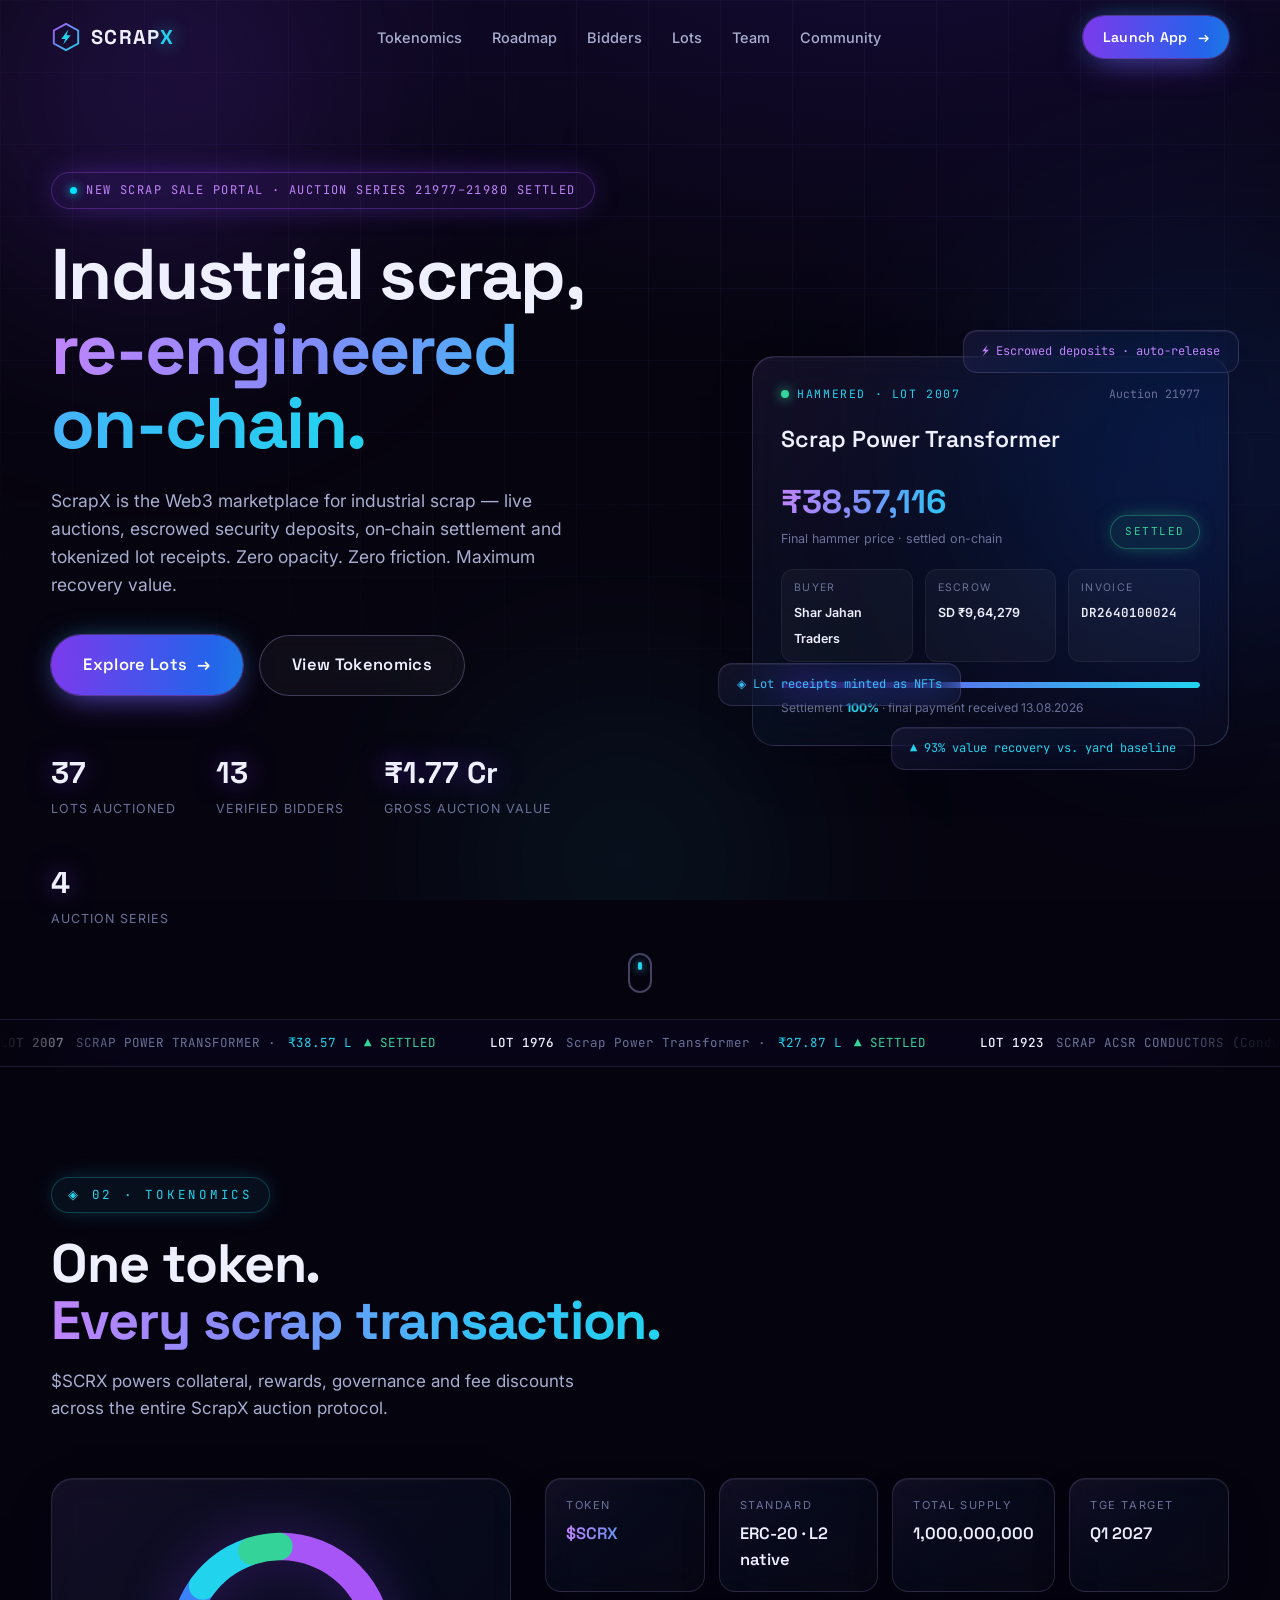
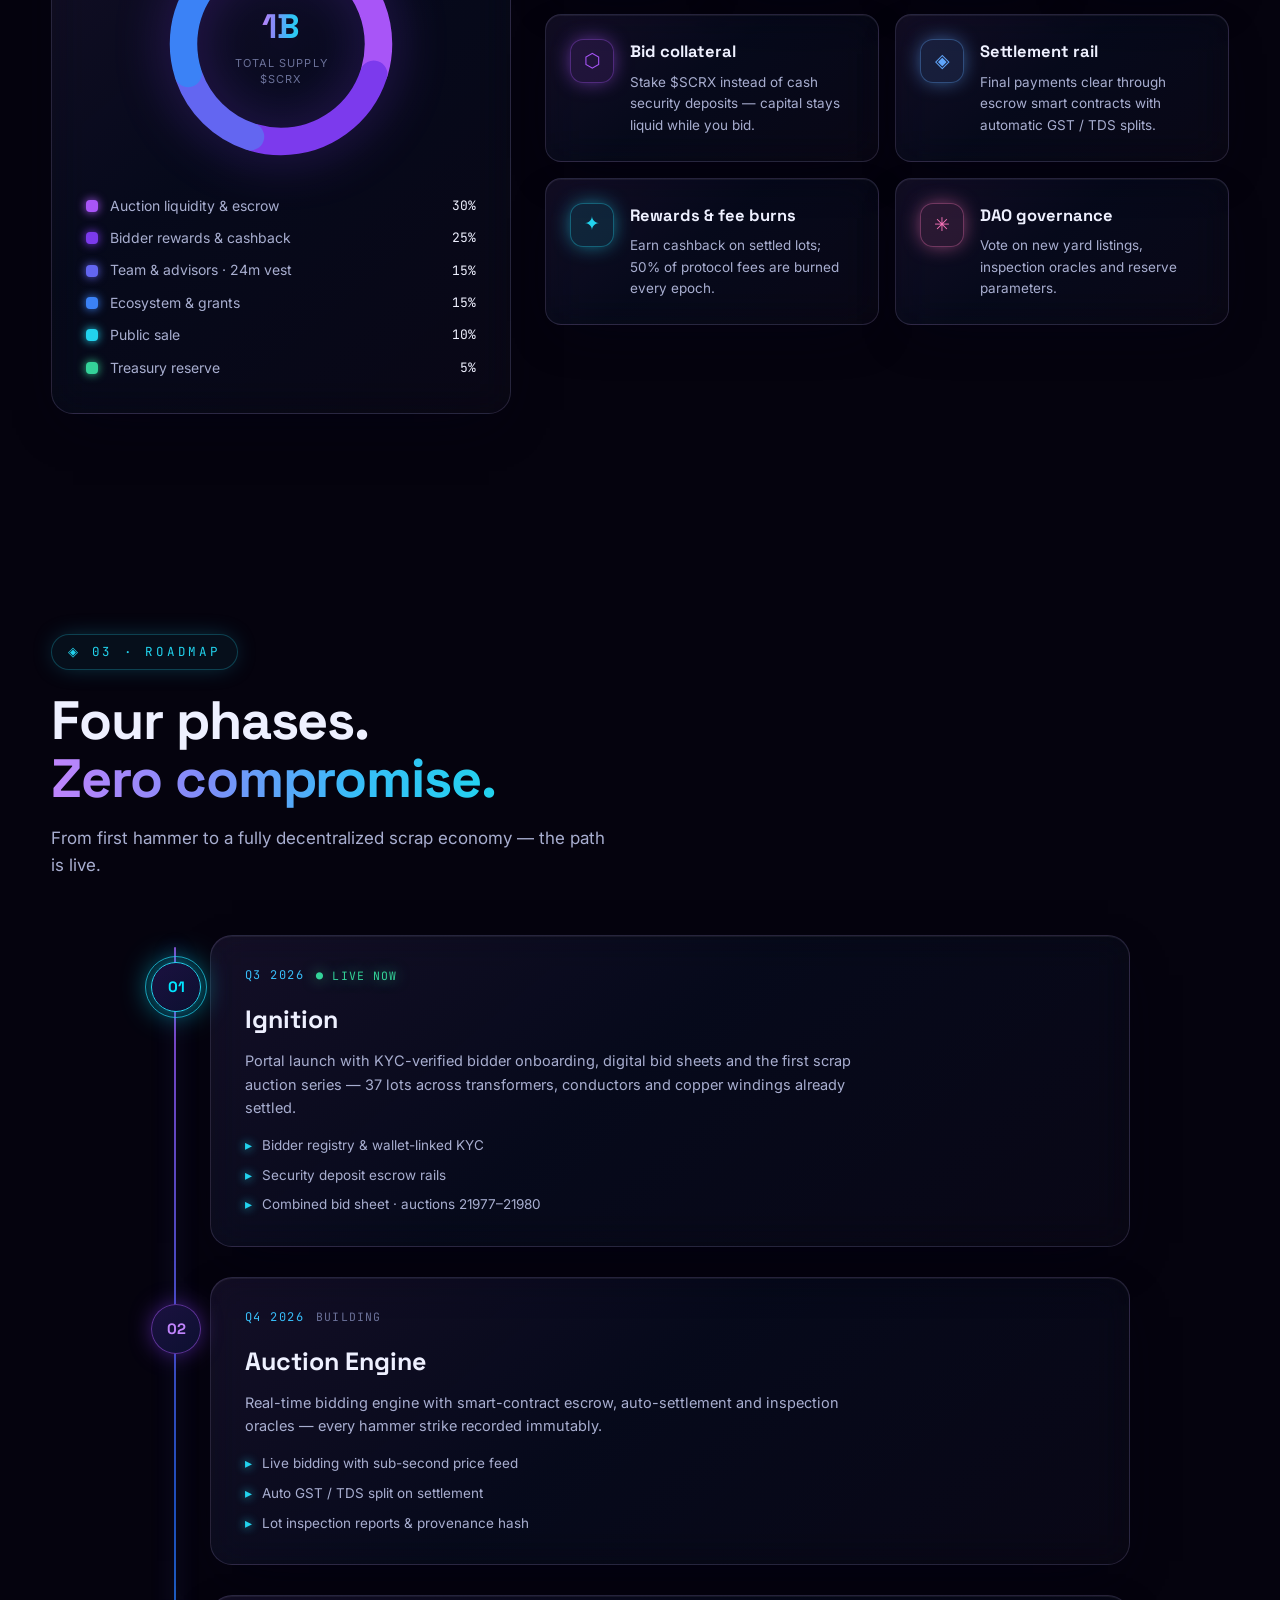
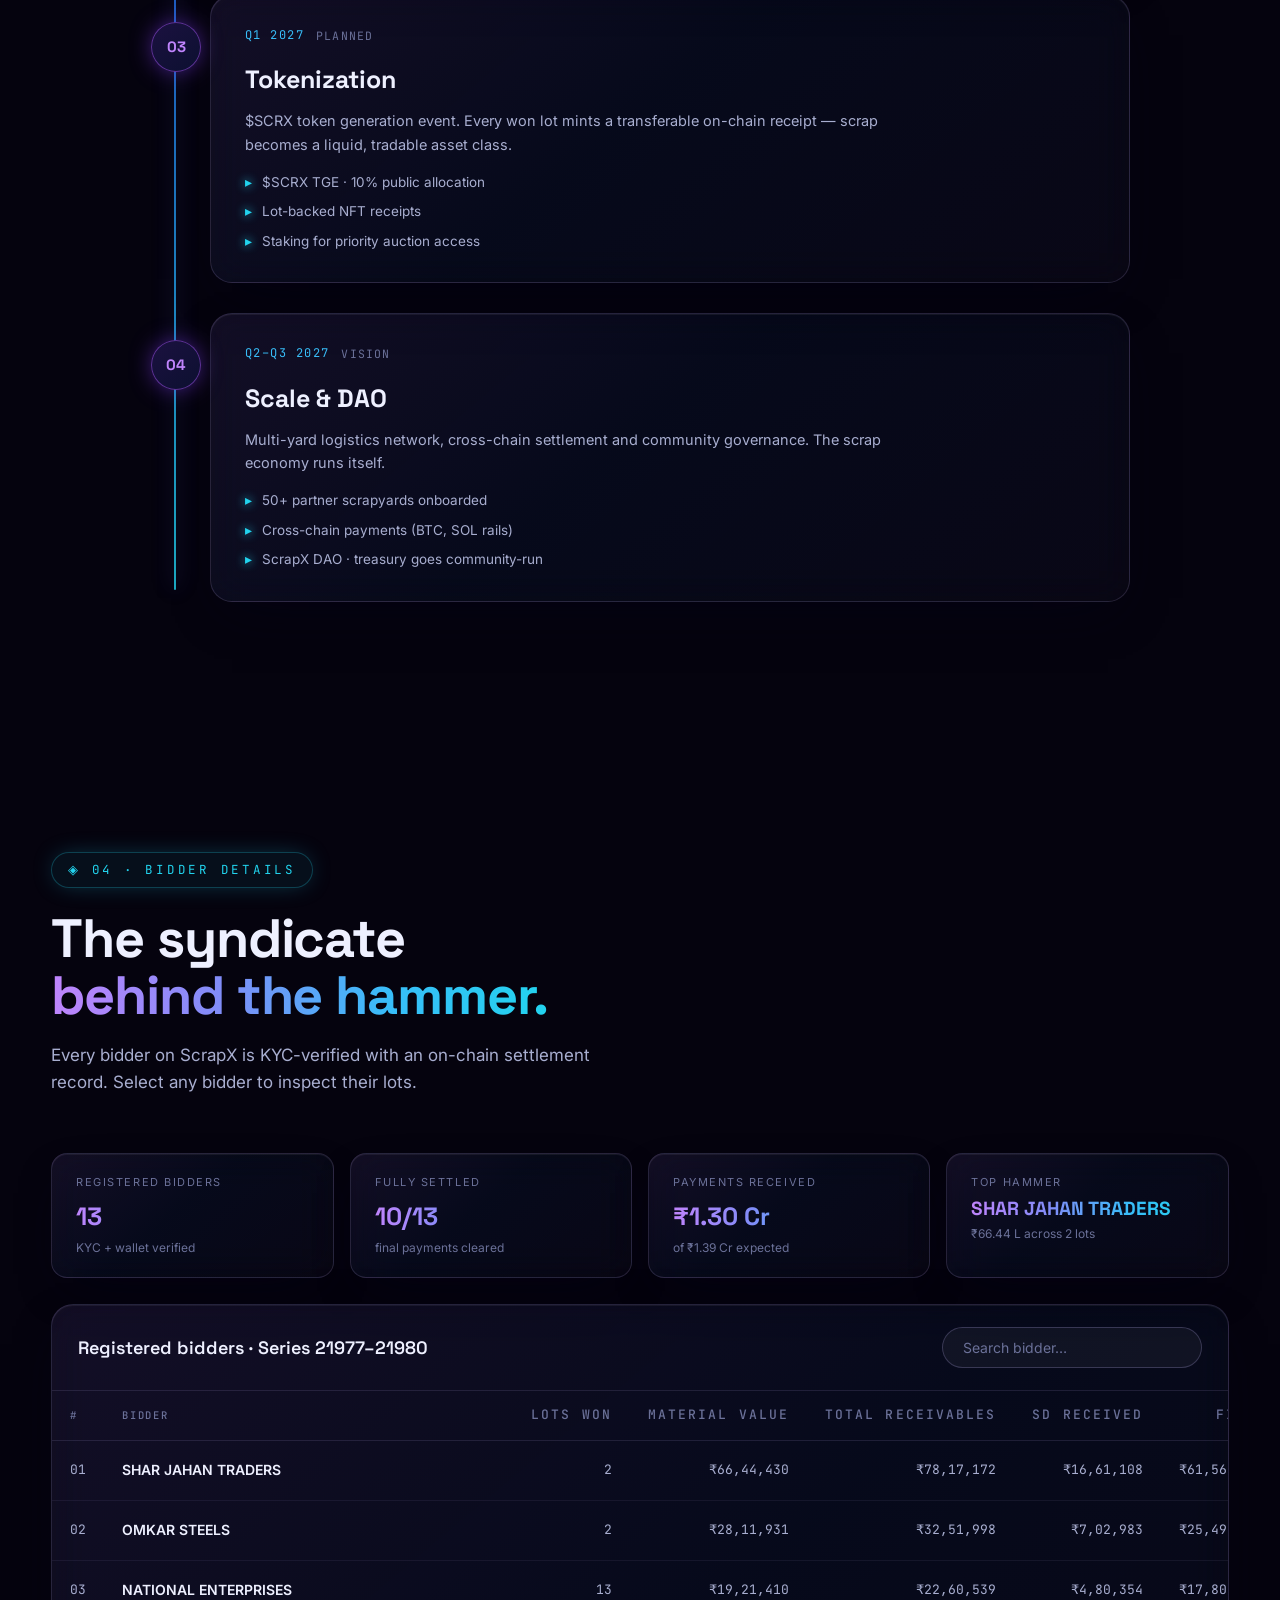
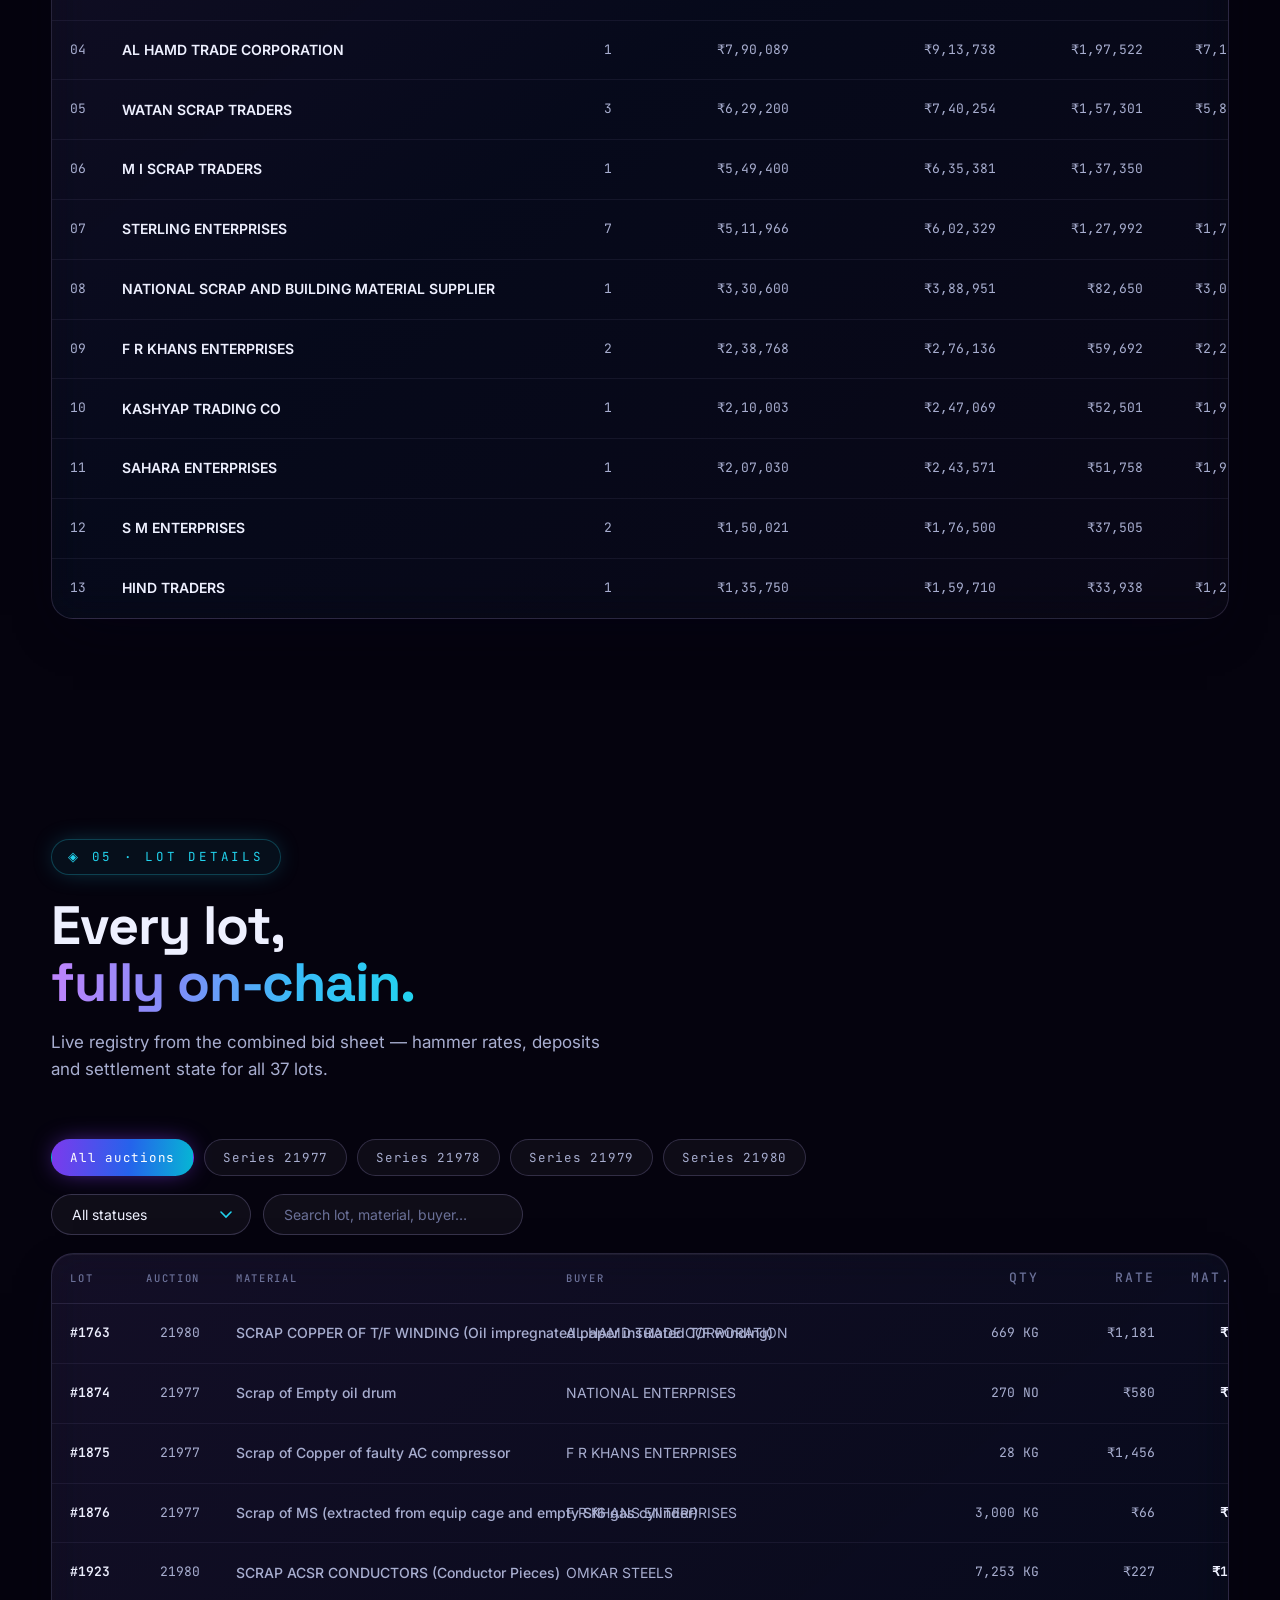
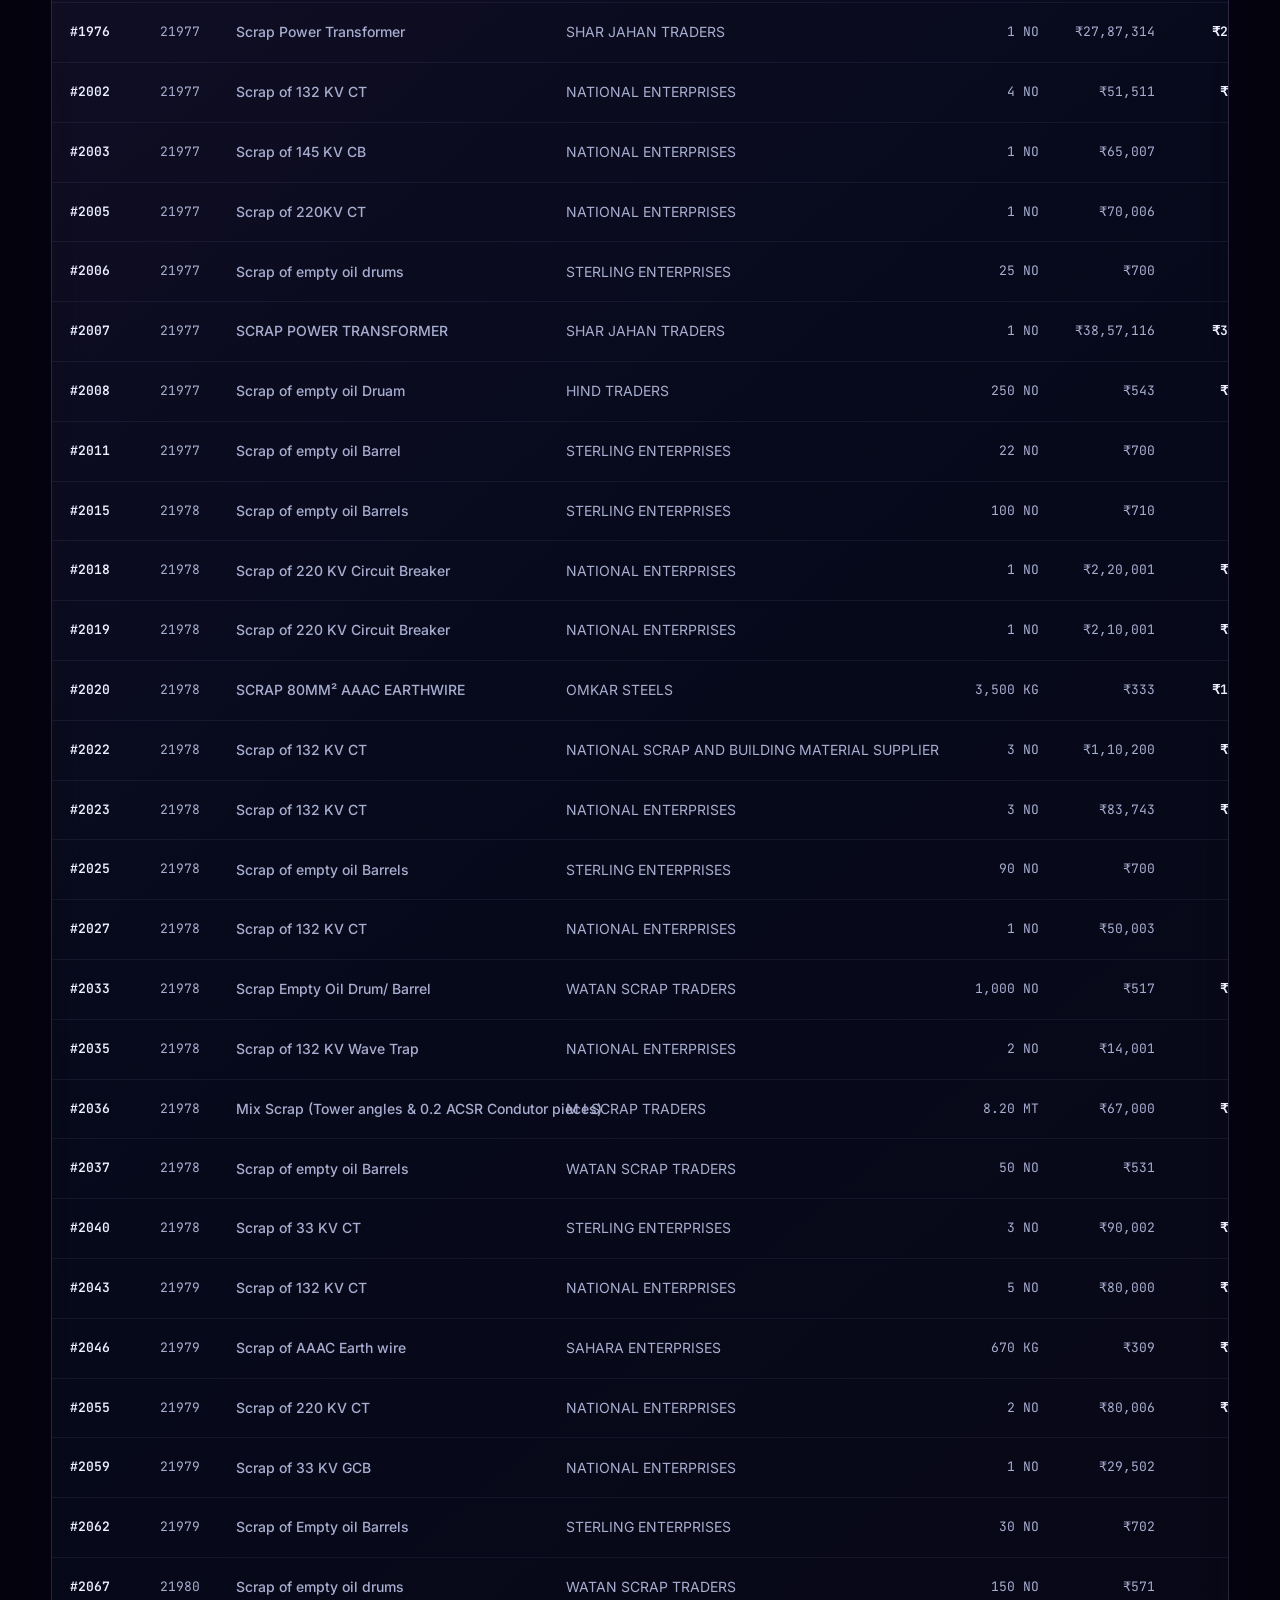
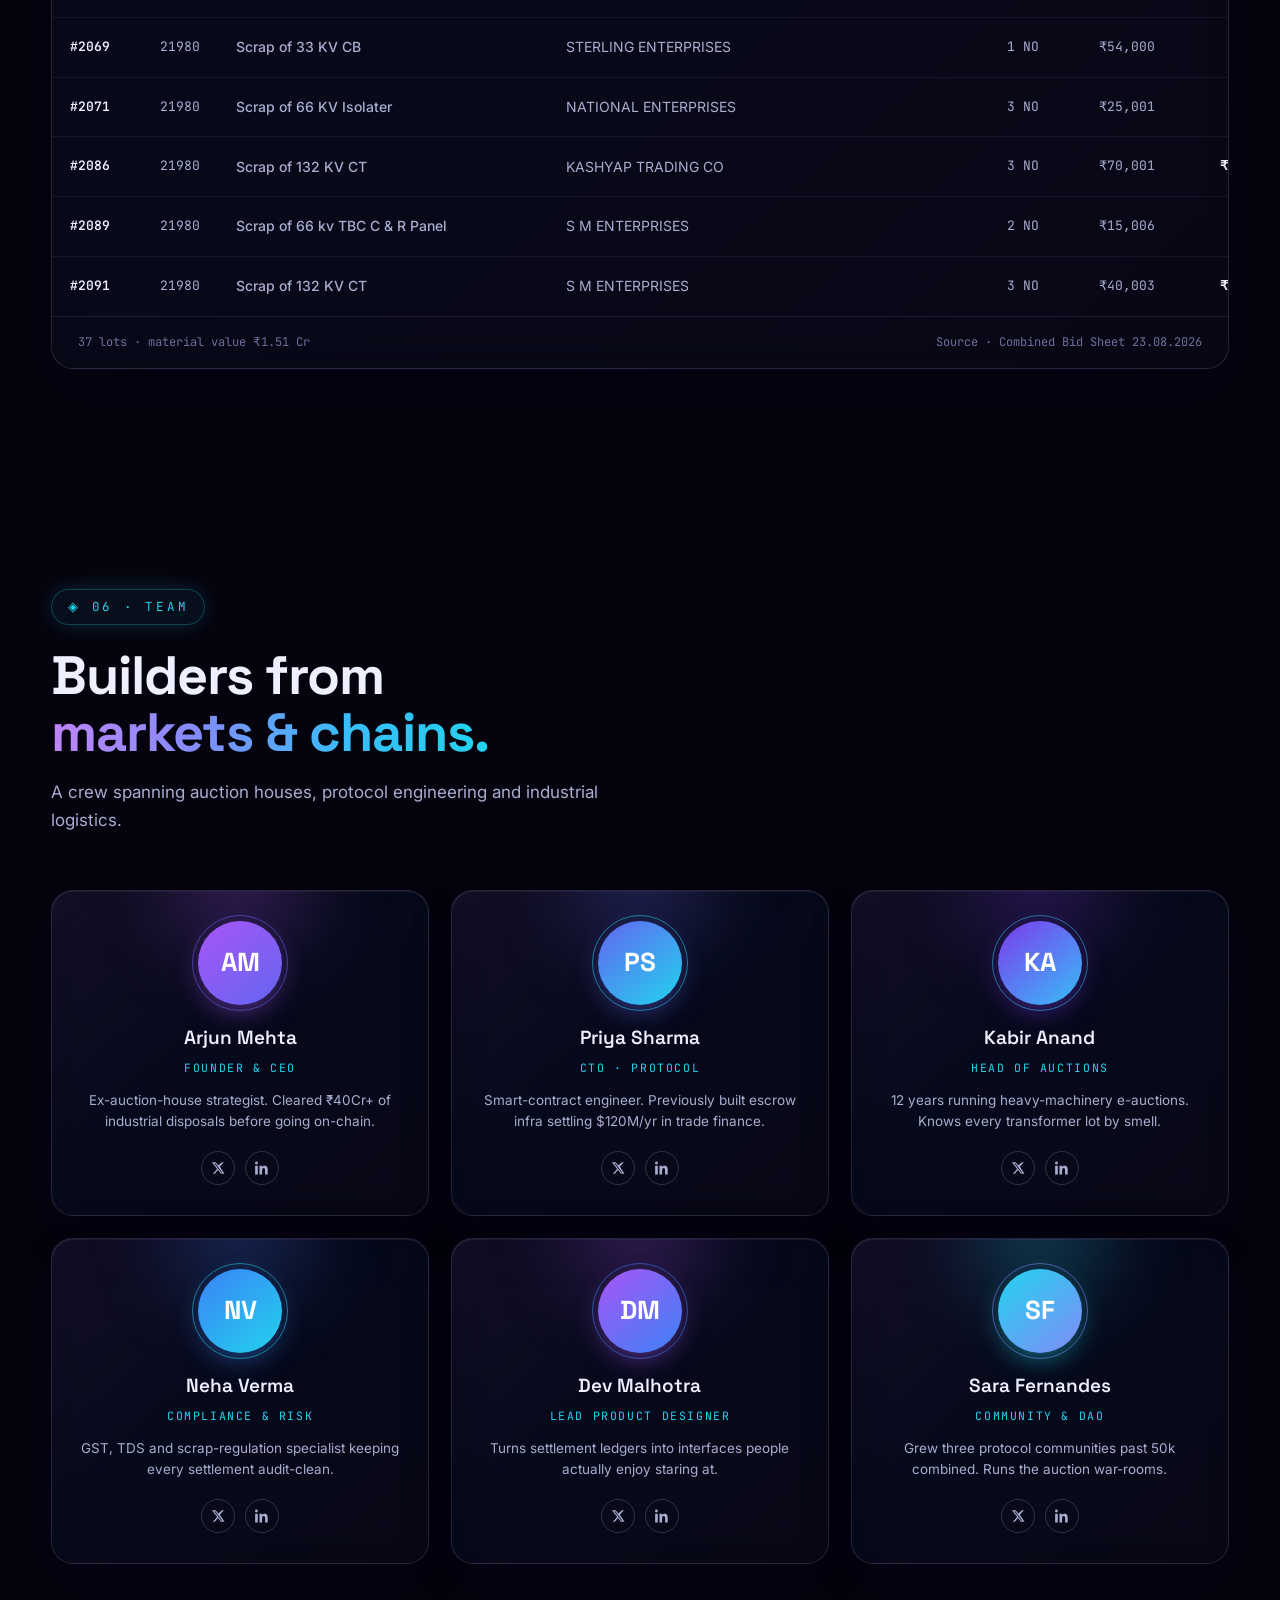
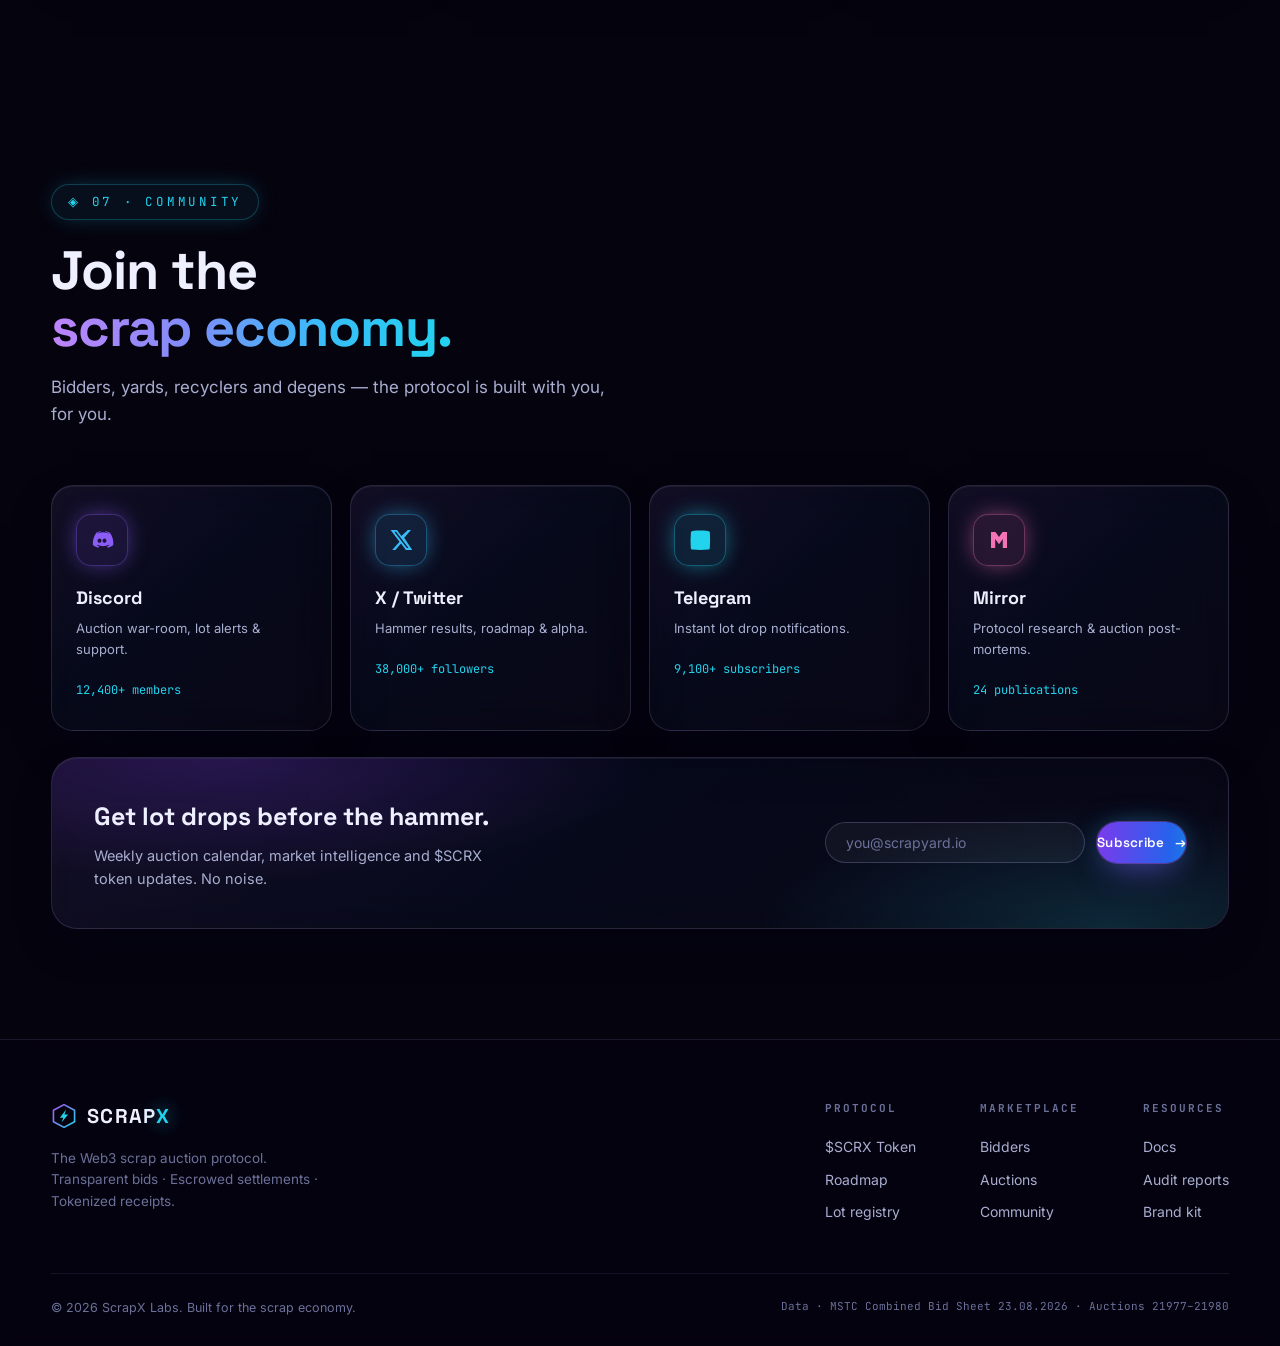
==== commit fc011eb0: "fix: permanent modal overlay — [hidden] was overridden by display rules; add cache-busting + no-cach" ====
--- a/index.html
+++ b/index.html
@@ -5,10 +5,15 @@
   <meta name="viewport" content="width=device-width, initial-scale=1.0" />
   <title>ScrapX — The Web3 Scrap Auction Protocol</title>
   <meta name="description" content="ScrapX turns industrial scrap auctions into a transparent, on-chain marketplace — live bidding, escrowed settlements and tokenized lot receipts." />
+  <link rel="canonical" href="https://piyush4315.github.io/27.08.2026/" />
+  <meta property="og:title" content="ScrapX — The Web3 Scrap Auction Protocol" />
+  <meta property="og:description" content="Live auctions, escrowed settlements and tokenized lot receipts for industrial scrap." />
+  <meta property="og:type" content="website" />
+  <meta name="theme-color" content="#05030e" />
   <link rel="preconnect" href="https://fonts.googleapis.com" />
   <link rel="preconnect" href="https://fonts.gstatic.com" crossorigin />
   <link href="https://fonts.googleapis.com/css2?family=Space+Grotesk:wght@400;500;600;700&family=Inter:wght@400;500;600&family=JetBrains+Mono:wght@400;500;600&display=swap" rel="stylesheet" />
-  <link rel="stylesheet" href="css/styles.css" />
+  <link rel="stylesheet" href="css/styles.css?v=2" />
   <link rel="icon" href="data:image/svg+xml,%3Csvg xmlns='http://www.w3.org/2000/svg' viewBox='0 0 32 32'%3E%3Cpath d='M16 2 29 9v14L16 30 3 23V9z' fill='%237c3aed'/%3E%3Cpath d='M18.5 8 11 18h4.2L13 24l8-10h-4.4z' fill='%2322d3ee'/%3E%3C/svg%3E" />
 </head>
 <body>
@@ -422,7 +427,7 @@
     </div>
   </div>
 
-  <script src="js/data.js"></script>
-  <script src="js/main.js"></script>
+  <script src="js/data.js?v=2"></script>
+  <script src="js/main.js?v=2"></script>
 </body>
 </html>
--- a/css/styles.css
+++ b/css/styles.css
@@ -34,6 +34,7 @@
 }
 
 * { margin: 0; padding: 0; box-sizing: border-box; }
+[hidden] { display: none !important; }
 html { scroll-behavior: smooth; }
 body {
   background: var(--bg);
@@ -412,6 +413,7 @@
   box-shadow: 0 0 24px -6px rgba(124, 58, 237, .8);
 }
 .active-filter { display: inline-flex; align-items: center; gap: 10px; margin-bottom: 16px; font-size: 13px; color: var(--lilac); border: 1px dashed rgba(192, 132, 252, .45); border-radius: 100px; padding: 7px 8px 7px 18px; background: rgba(124, 58, 237, .08); }
+.active-filter[hidden] { display: none; }
 .active-filter button { background: rgba(192, 132, 252, .16); border: none; color: var(--lilac); width: 24px; height: 24px; border-radius: 50%; font-size: 11px; transition: background .2s; }
 .active-filter button:hover { background: rgba(192, 132, 252, .35); }
 
@@ -421,6 +423,7 @@
   background: rgba(4, 2, 14, .72); backdrop-filter: blur(10px);
   padding: 22px; animation: fadein .25s;
 }
+.modal-backdrop[hidden] { display: none; }
 @keyframes fadein { from { opacity: 0; } }
 .modal { width: min(600px, 100%); max-height: 86vh; overflow-y: auto; padding: 36px; position: relative; border-radius: 26px; animation: pop .3s cubic-bezier(.2,.9,.3,1.2); }
 @keyframes pop { from { transform: scale(.92) translateY(16px); opacity: 0; } }
